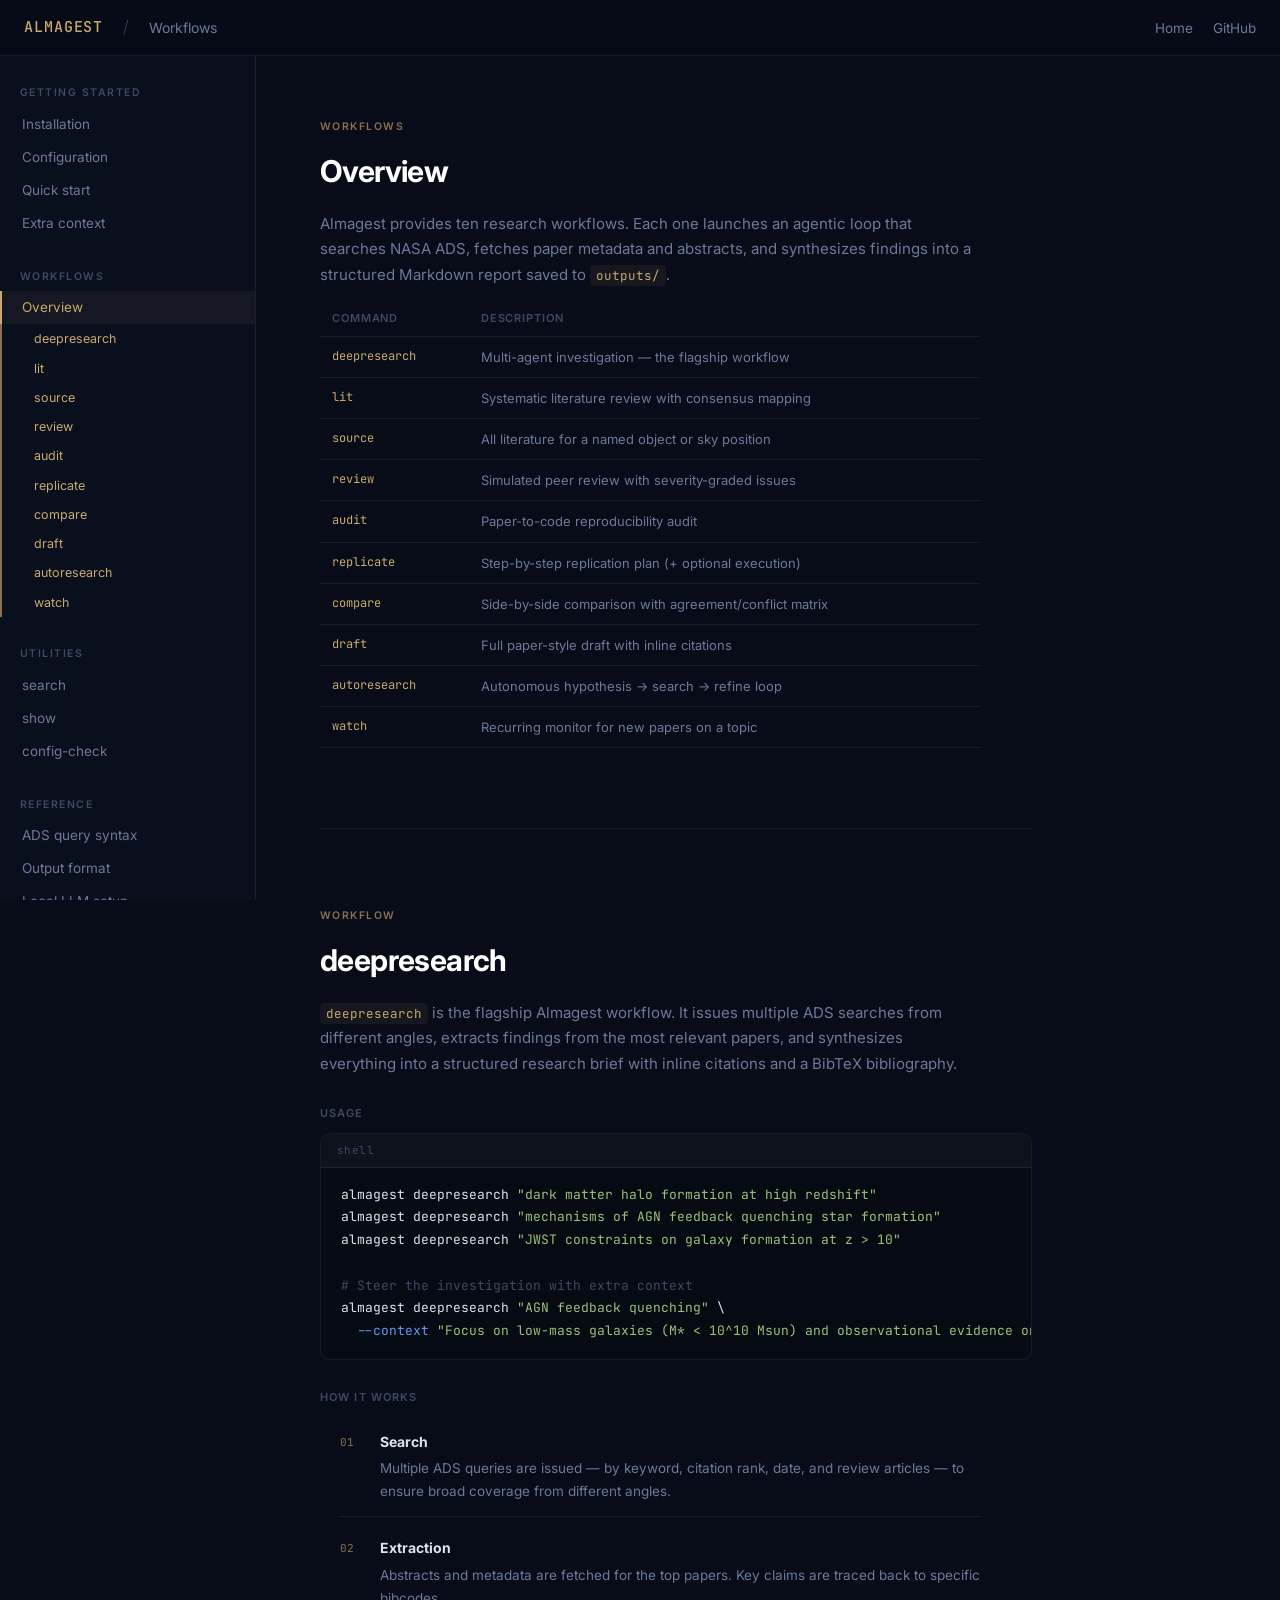
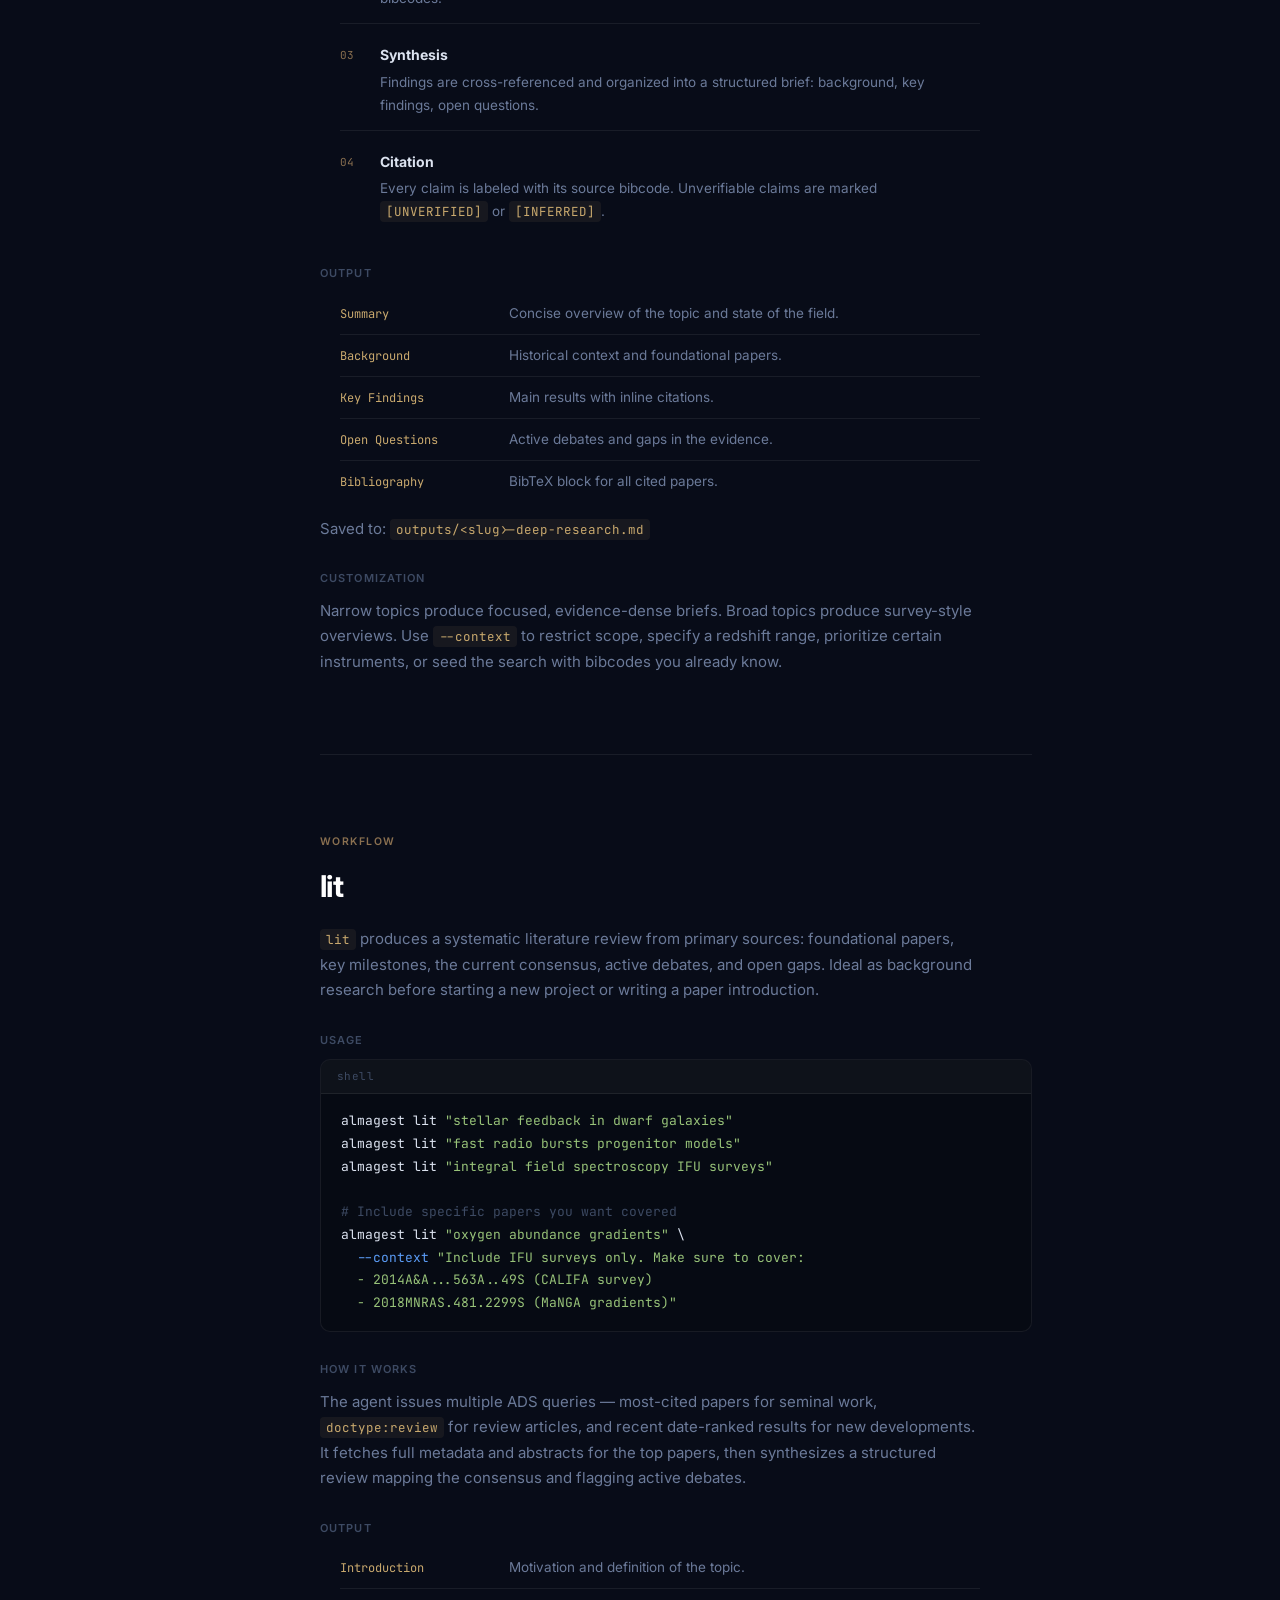
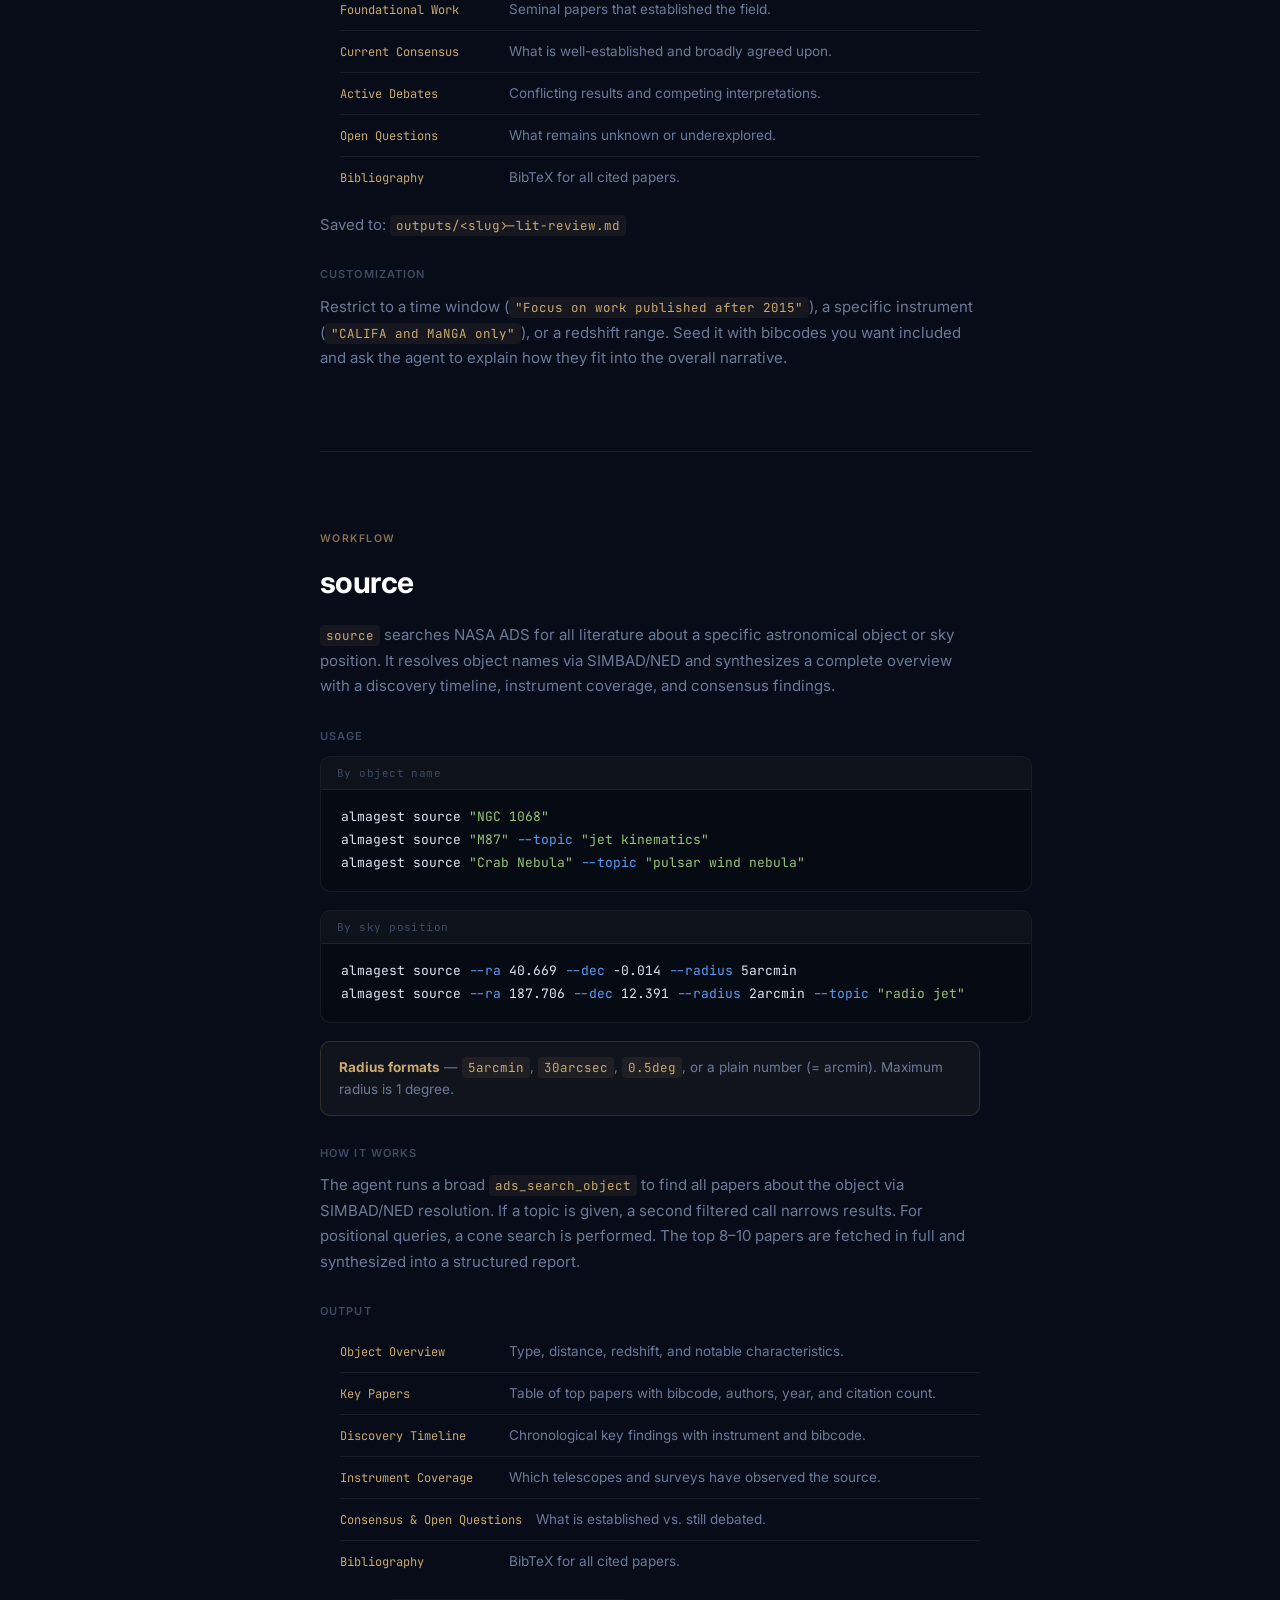
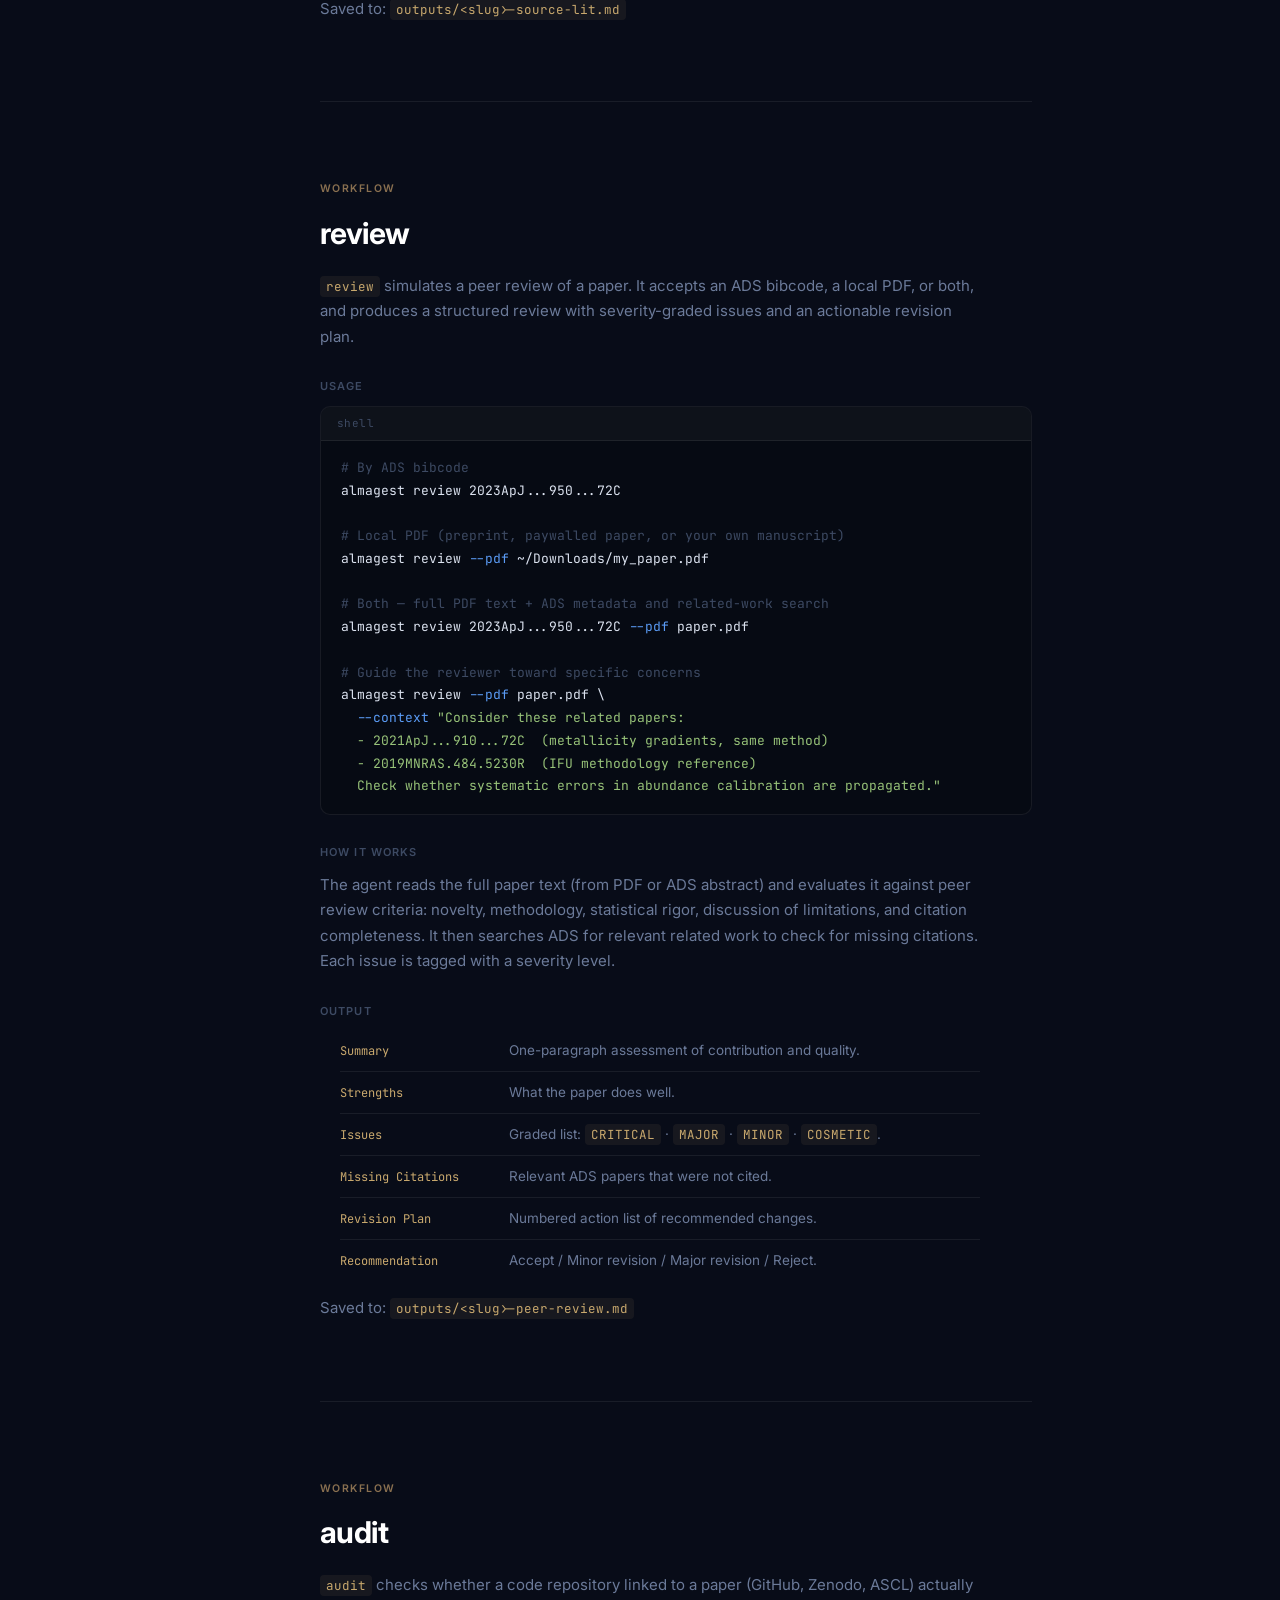
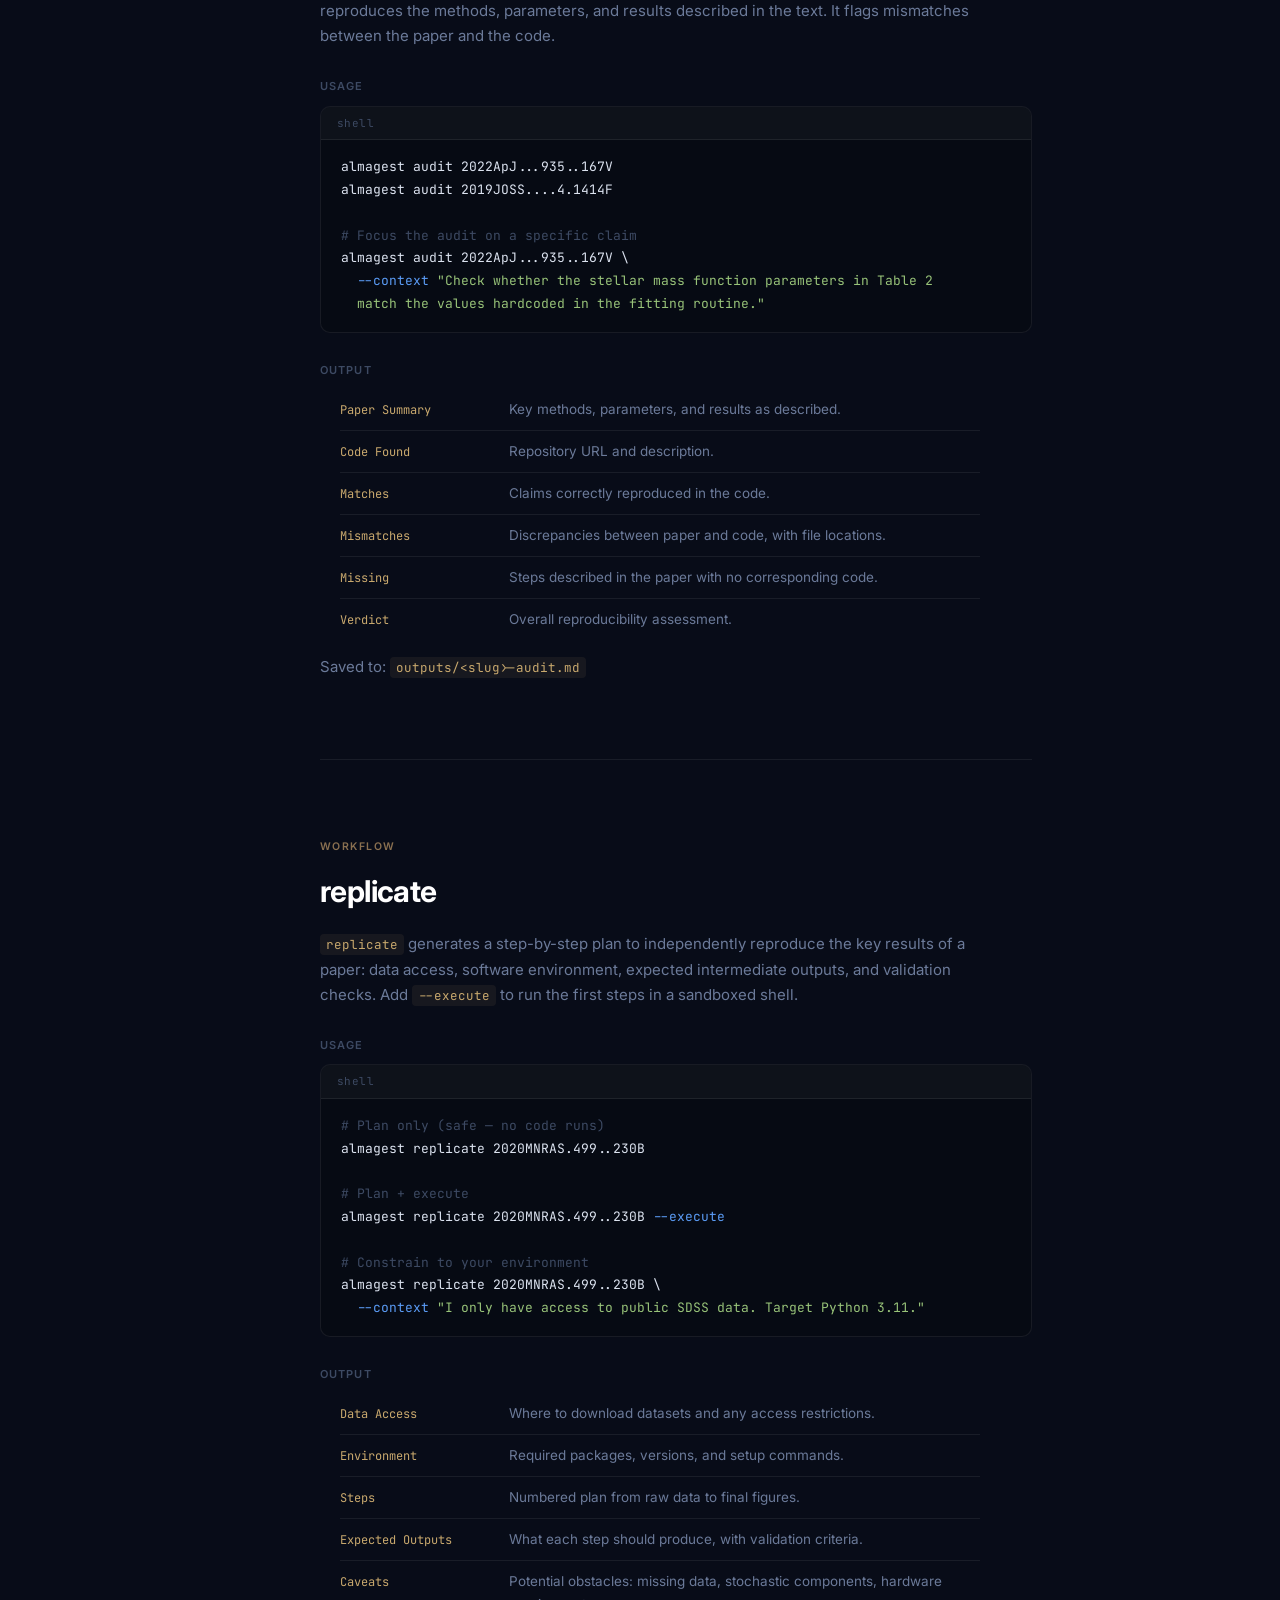
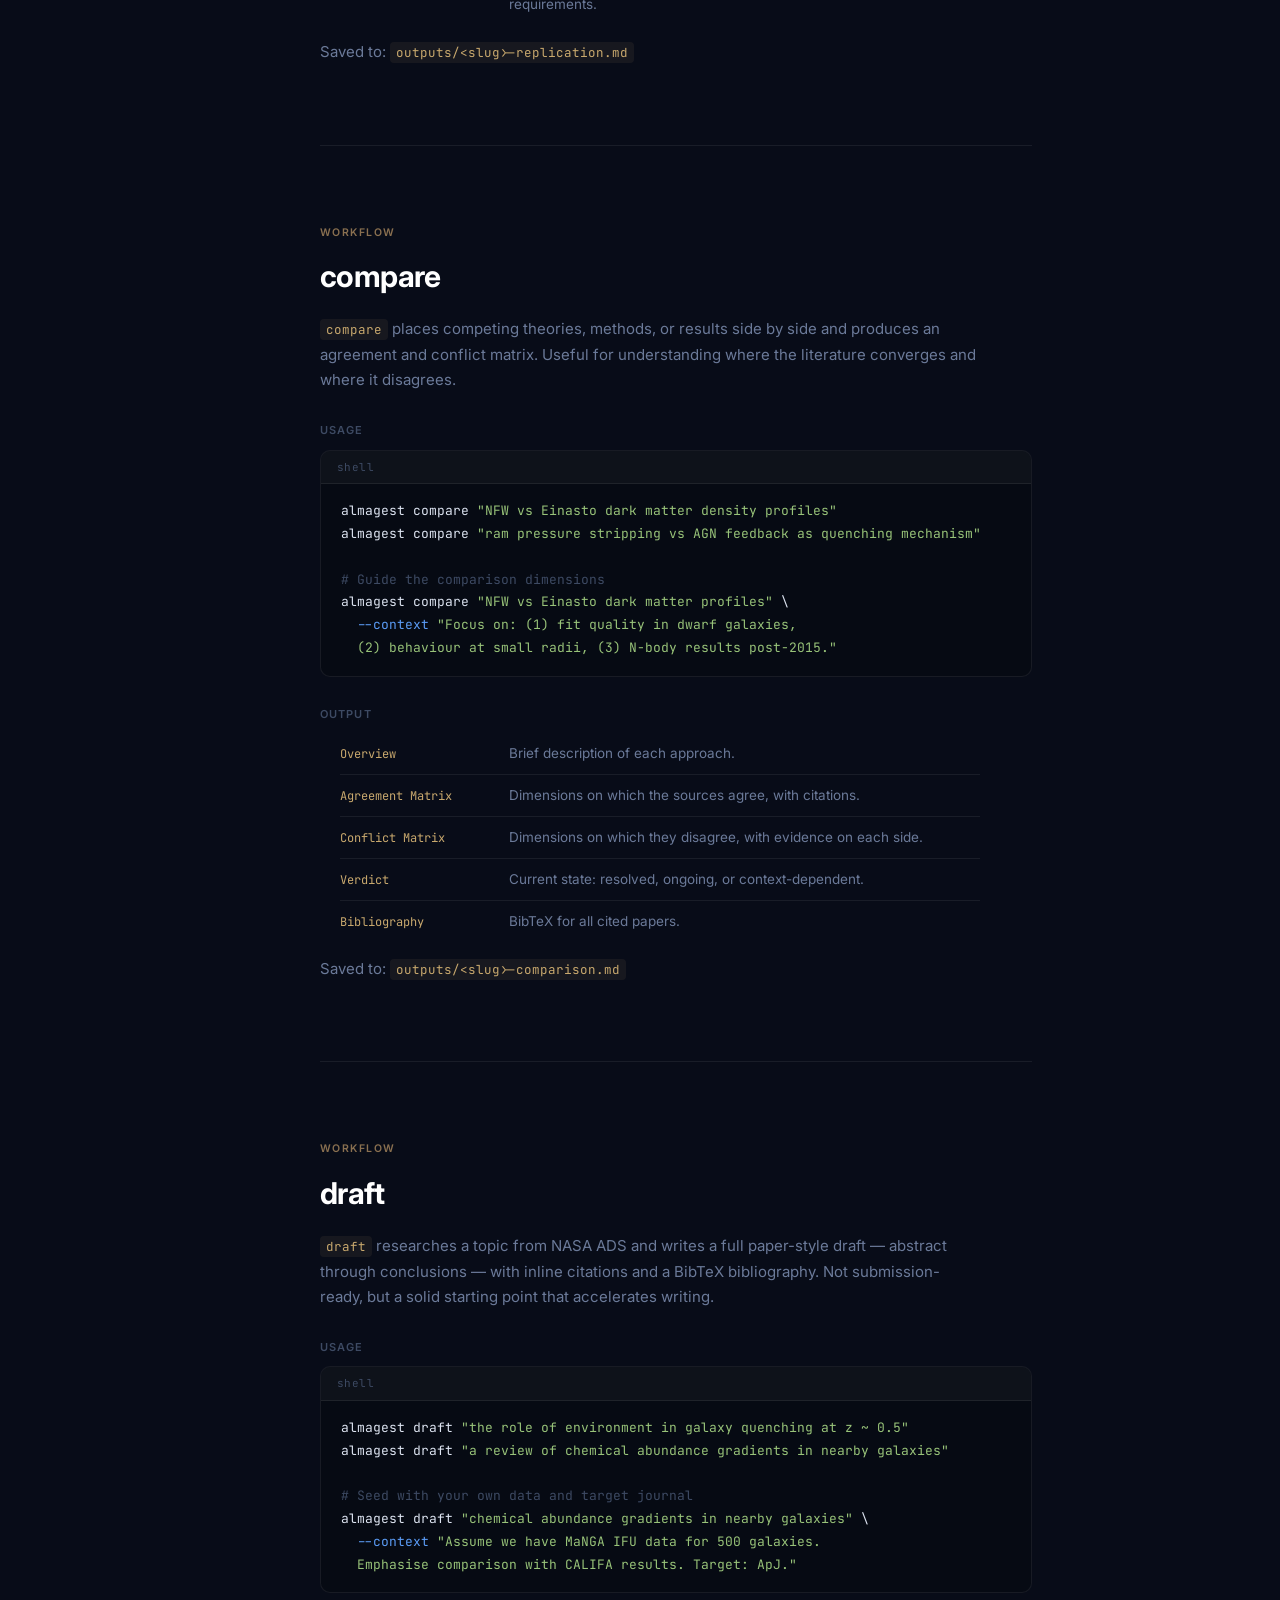
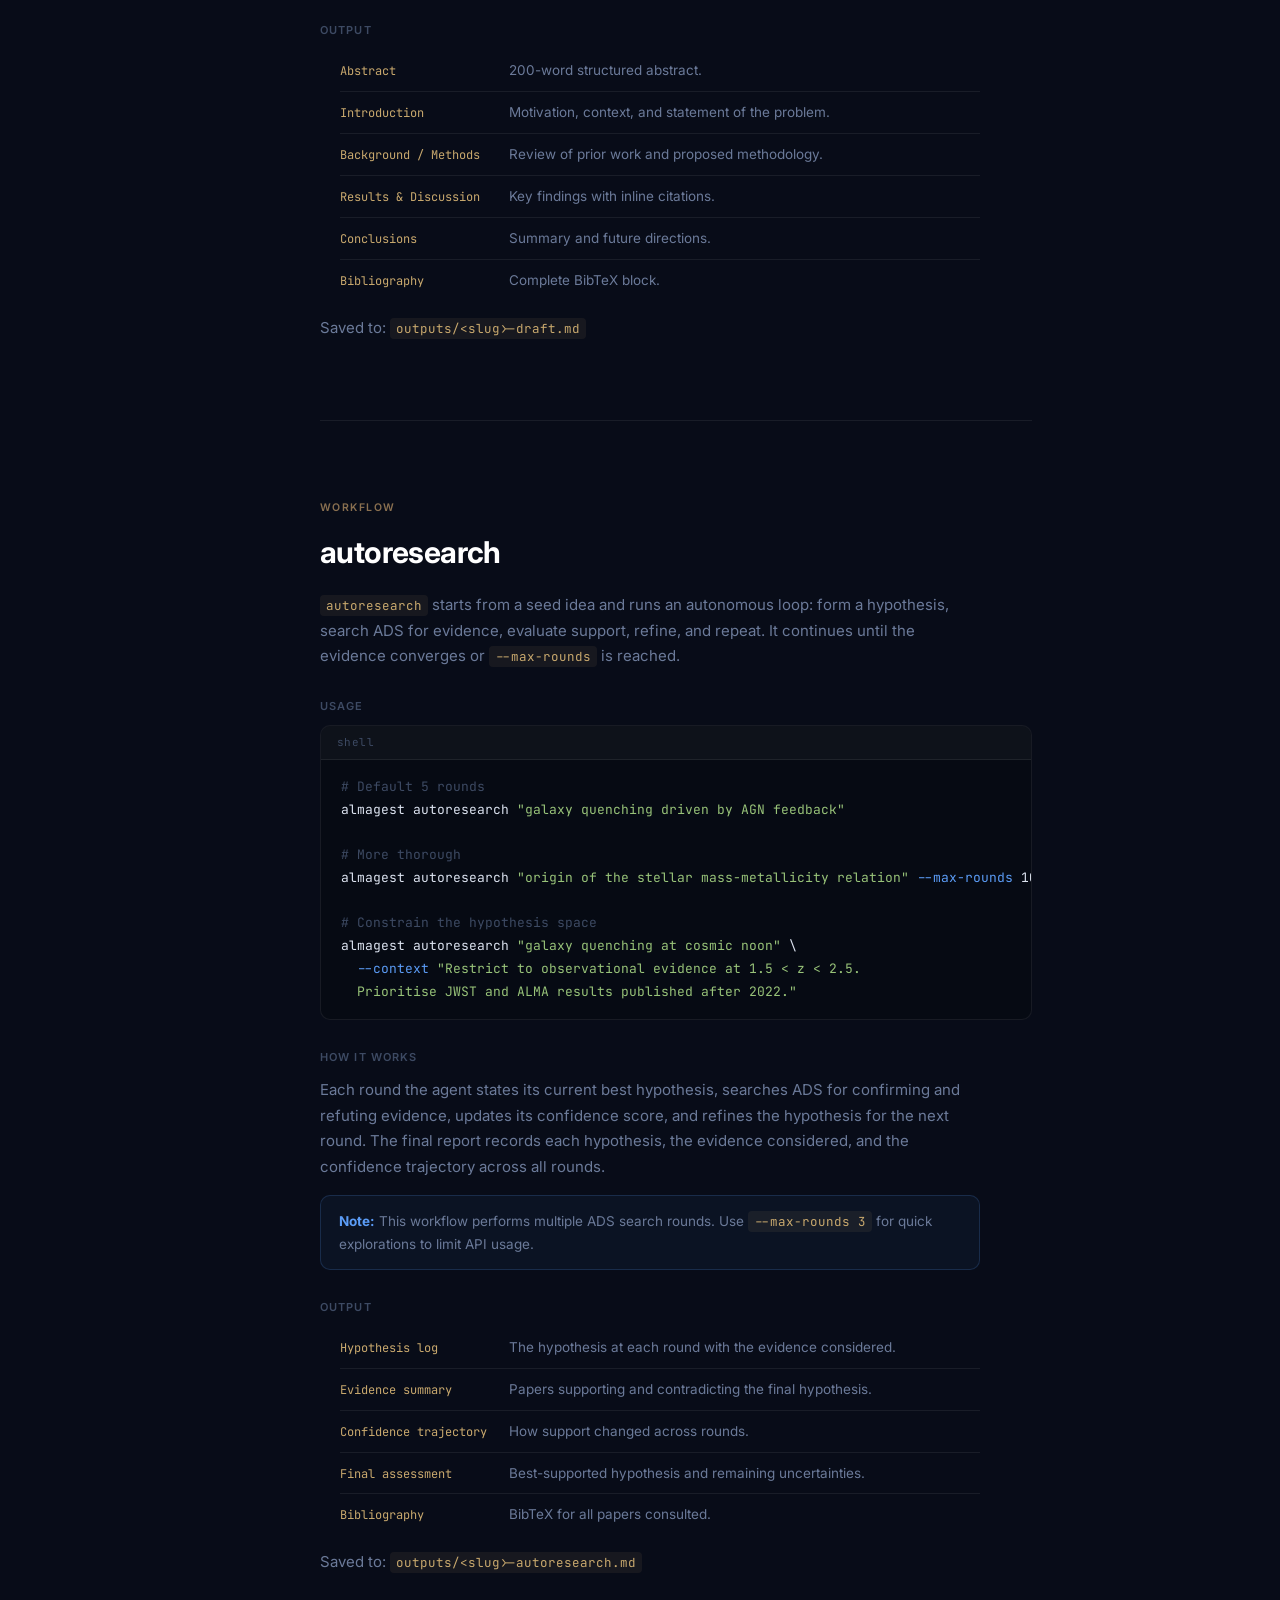
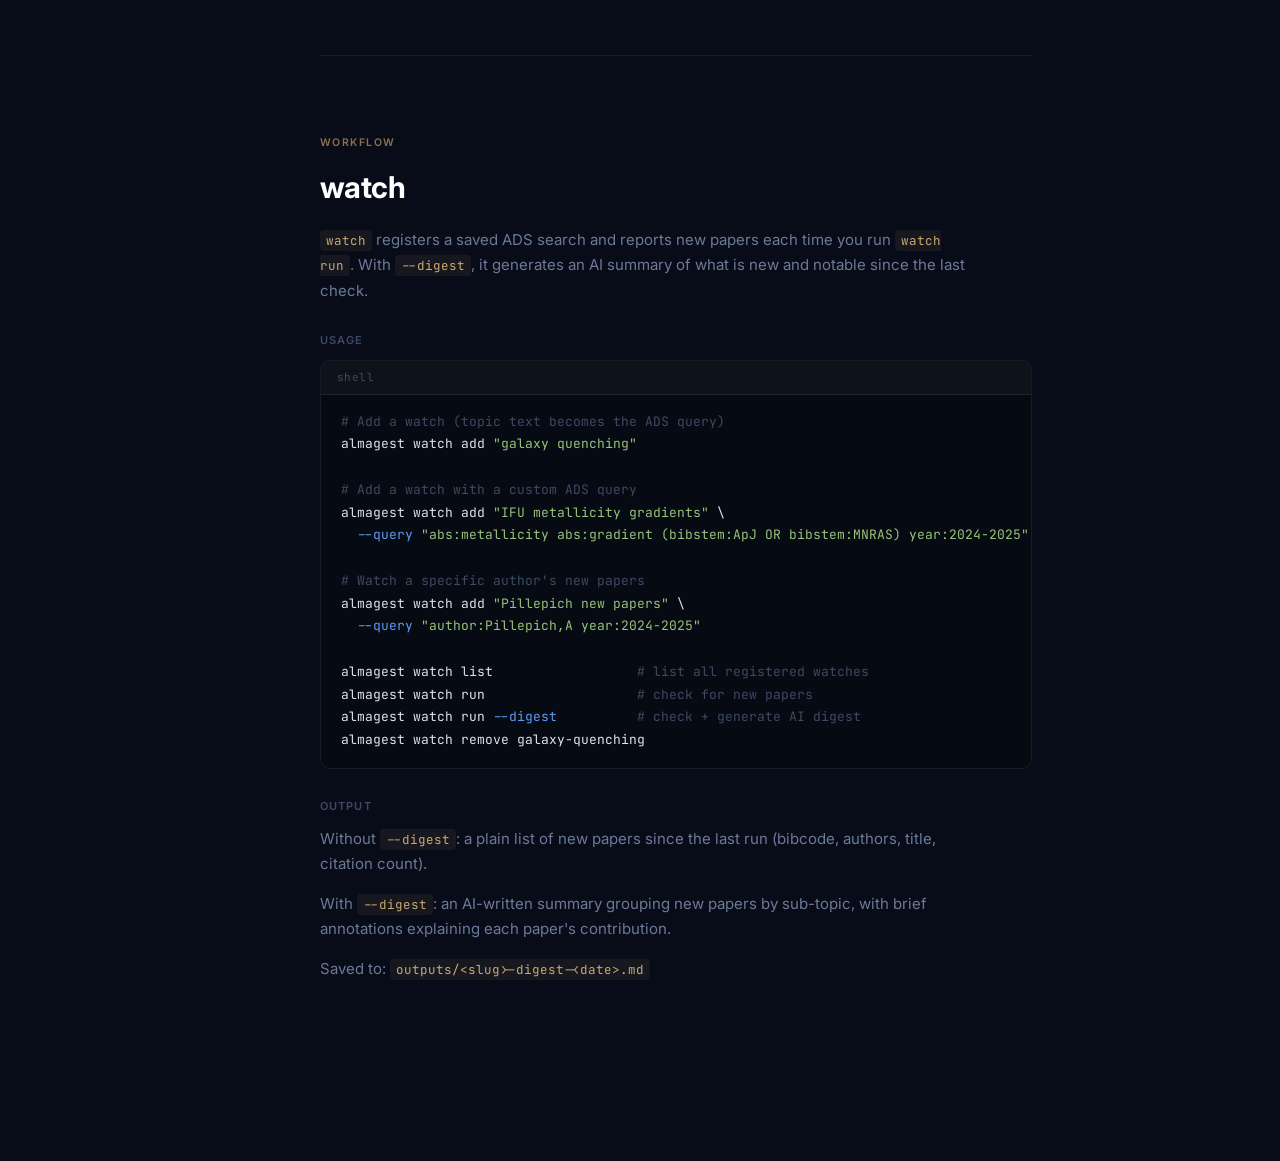
==== docs/docs/workflows.html @ afd7ea62 "Add multi-page docs site" ====
<!DOCTYPE html>
<html lang="en">
<head>
  <meta charset="UTF-8" />
  <meta name="viewport" content="width=device-width, initial-scale=1.0" />
  <title>Workflows — Almagest Docs</title>
  <link rel="preconnect" href="https://fonts.googleapis.com" />
  <link rel="preconnect" href="https://fonts.gstatic.com" crossorigin />
  <link href="https://fonts.googleapis.com/css2?family=Inter:wght@300;400;500;600;700&family=JetBrains+Mono:wght@400;500&display=swap" rel="stylesheet" />
  <link rel="stylesheet" href="styles.css" />
</head>
<body>

<nav class="topnav">
  <a href="../index.html" class="topnav-logo">ALMAGEST</a>
  <span class="topnav-sep">/</span>
  <span class="topnav-page">Workflows</span>
  <ul class="topnav-links">
    <li><a href="../index.html">Home</a></li>
    <li><a href="https://github.com/jkbarrerab/almagest">GitHub</a></li>
  </ul>
</nav>

<div class="layout">
  <aside class="sidebar" id="sidebar"></aside>

  <main class="main">

    <!-- Overview -->
    <div class="doc-section" id="overview">
      <span class="section-tag">Workflows</span>
      <h1>Overview</h1>
      <p>Almagest provides ten research workflows. Each one launches an agentic loop that searches NASA ADS, fetches paper metadata and abstracts, and synthesizes findings into a structured Markdown report saved to <code>outputs/</code>.</p>

      <table class="doc-table">
        <thead><tr><th>Command</th><th>Description</th></tr></thead>
        <tbody>
          <tr><td>deepresearch</td><td>Multi-agent investigation — the flagship workflow</td></tr>
          <tr><td>lit</td><td>Systematic literature review with consensus mapping</td></tr>
          <tr><td>source</td><td>All literature for a named object or sky position</td></tr>
          <tr><td>review</td><td>Simulated peer review with severity-graded issues</td></tr>
          <tr><td>audit</td><td>Paper-to-code reproducibility audit</td></tr>
          <tr><td>replicate</td><td>Step-by-step replication plan (+ optional execution)</td></tr>
          <tr><td>compare</td><td>Side-by-side comparison with agreement/conflict matrix</td></tr>
          <tr><td>draft</td><td>Full paper-style draft with inline citations</td></tr>
          <tr><td>autoresearch</td><td>Autonomous hypothesis → search → refine loop</td></tr>
          <tr><td>watch</td><td>Recurring monitor for new papers on a topic</td></tr>
        </tbody>
      </table>
    </div>

    <!-- deepresearch -->
    <div class="doc-section" id="deepresearch">
      <span class="section-tag">Workflow</span>
      <h1>deepresearch</h1>

      <p><code>deepresearch</code> is the flagship Almagest workflow. It issues multiple ADS searches from different angles, extracts findings from the most relevant papers, and synthesizes everything into a structured research brief with inline citations and a BibTeX bibliography.</p>

      <h3>Usage</h3>
      <div class="code-block">
        <div class="code-block-header">shell</div>
        <pre>almagest deepresearch <span class="str">"dark matter halo formation at high redshift"</span>
almagest deepresearch <span class="str">"mechanisms of AGN feedback quenching star formation"</span>
almagest deepresearch <span class="str">"JWST constraints on galaxy formation at z > 10"</span>

<span class="comment"># Steer the investigation with extra context</span>
almagest deepresearch <span class="str">"AGN feedback quenching"</span> \
  <span class="flag">--context</span> <span class="str">"Focus on low-mass galaxies (M* &lt; 10^10 Msun) and observational evidence only"</span></pre>
      </div>

      <h3>How it works</h3>
      <ul class="phase-list">
        <li><span class="phase-num">01</span><div class="phase-body"><strong>Search</strong><p>Multiple ADS queries are issued — by keyword, citation rank, date, and review articles — to ensure broad coverage from different angles.</p></div></li>
        <li><span class="phase-num">02</span><div class="phase-body"><strong>Extraction</strong><p>Abstracts and metadata are fetched for the top papers. Key claims are traced back to specific bibcodes.</p></div></li>
        <li><span class="phase-num">03</span><div class="phase-body"><strong>Synthesis</strong><p>Findings are cross-referenced and organized into a structured brief: background, key findings, open questions.</p></div></li>
        <li><span class="phase-num">04</span><div class="phase-body"><strong>Citation</strong><p>Every claim is labeled with its source bibcode. Unverifiable claims are marked <code>[UNVERIFIED]</code> or <code>[INFERRED]</code>.</p></div></li>
      </ul>

      <h3>Output</h3>
      <ul class="output-list">
        <li><span class="output-key">Summary</span><span class="output-val">Concise overview of the topic and state of the field.</span></li>
        <li><span class="output-key">Background</span><span class="output-val">Historical context and foundational papers.</span></li>
        <li><span class="output-key">Key Findings</span><span class="output-val">Main results with inline citations.</span></li>
        <li><span class="output-key">Open Questions</span><span class="output-val">Active debates and gaps in the evidence.</span></li>
        <li><span class="output-key">Bibliography</span><span class="output-val">BibTeX block for all cited papers.</span></li>
      </ul>
      <p>Saved to: <code>outputs/&lt;slug&gt;-deep-research.md</code></p>

      <h3>Customization</h3>
      <p>Narrow topics produce focused, evidence-dense briefs. Broad topics produce survey-style overviews. Use <code>--context</code> to restrict scope, specify a redshift range, prioritize certain instruments, or seed the search with bibcodes you already know.</p>
    </div>

    <!-- lit -->
    <div class="doc-section" id="lit">
      <span class="section-tag">Workflow</span>
      <h1>lit</h1>

      <p><code>lit</code> produces a systematic literature review from primary sources: foundational papers, key milestones, the current consensus, active debates, and open gaps. Ideal as background research before starting a new project or writing a paper introduction.</p>

      <h3>Usage</h3>
      <div class="code-block">
        <div class="code-block-header">shell</div>
        <pre>almagest lit <span class="str">"stellar feedback in dwarf galaxies"</span>
almagest lit <span class="str">"fast radio bursts progenitor models"</span>
almagest lit <span class="str">"integral field spectroscopy IFU surveys"</span>

<span class="comment"># Include specific papers you want covered</span>
almagest lit <span class="str">"oxygen abundance gradients"</span> \
  <span class="flag">--context</span> <span class="str">"Include IFU surveys only. Make sure to cover:
  - 2014A&amp;A...563A..49S (CALIFA survey)
  - 2018MNRAS.481.2299S (MaNGA gradients)"</span></pre>
      </div>

      <h3>How it works</h3>
      <p>The agent issues multiple ADS queries — most-cited papers for seminal work, <code>doctype:review</code> for review articles, and recent date-ranked results for new developments. It fetches full metadata and abstracts for the top papers, then synthesizes a structured review mapping the consensus and flagging active debates.</p>

      <h3>Output</h3>
      <ul class="output-list">
        <li><span class="output-key">Introduction</span><span class="output-val">Motivation and definition of the topic.</span></li>
        <li><span class="output-key">Foundational Work</span><span class="output-val">Seminal papers that established the field.</span></li>
        <li><span class="output-key">Current Consensus</span><span class="output-val">What is well-established and broadly agreed upon.</span></li>
        <li><span class="output-key">Active Debates</span><span class="output-val">Conflicting results and competing interpretations.</span></li>
        <li><span class="output-key">Open Questions</span><span class="output-val">What remains unknown or underexplored.</span></li>
        <li><span class="output-key">Bibliography</span><span class="output-val">BibTeX for all cited papers.</span></li>
      </ul>
      <p>Saved to: <code>outputs/&lt;slug&gt;-lit-review.md</code></p>

      <h3>Customization</h3>
      <p>Restrict to a time window (<code>"Focus on work published after 2015"</code>), a specific instrument (<code>"CALIFA and MaNGA only"</code>), or a redshift range. Seed it with bibcodes you want included and ask the agent to explain how they fit into the overall narrative.</p>
    </div>

    <!-- source -->
    <div class="doc-section" id="source">
      <span class="section-tag">Workflow</span>
      <h1>source</h1>

      <p><code>source</code> searches NASA ADS for all literature about a specific astronomical object or sky position. It resolves object names via SIMBAD/NED and synthesizes a complete overview with a discovery timeline, instrument coverage, and consensus findings.</p>

      <h3>Usage</h3>
      <div class="code-block">
        <div class="code-block-header">By object name</div>
        <pre>almagest source <span class="str">"NGC 1068"</span>
almagest source <span class="str">"M87"</span> <span class="flag">--topic</span> <span class="str">"jet kinematics"</span>
almagest source <span class="str">"Crab Nebula"</span> <span class="flag">--topic</span> <span class="str">"pulsar wind nebula"</span></pre>
      </div>
      <div class="code-block">
        <div class="code-block-header">By sky position</div>
        <pre>almagest source <span class="flag">--ra</span> 40.669 <span class="flag">--dec</span> -0.014 <span class="flag">--radius</span> 5arcmin
almagest source <span class="flag">--ra</span> 187.706 <span class="flag">--dec</span> 12.391 <span class="flag">--radius</span> 2arcmin <span class="flag">--topic</span> <span class="str">"radio jet"</span></pre>
      </div>
      <div class="callout">
        <strong>Radius formats</strong> — <code>5arcmin</code>, <code>30arcsec</code>, <code>0.5deg</code>, or a plain number (= arcmin). Maximum radius is 1 degree.
      </div>

      <h3>How it works</h3>
      <p>The agent runs a broad <code>ads_search_object</code> to find all papers about the object via SIMBAD/NED resolution. If a topic is given, a second filtered call narrows results. For positional queries, a cone search is performed. The top 8–10 papers are fetched in full and synthesized into a structured report.</p>

      <h3>Output</h3>
      <ul class="output-list">
        <li><span class="output-key">Object Overview</span><span class="output-val">Type, distance, redshift, and notable characteristics.</span></li>
        <li><span class="output-key">Key Papers</span><span class="output-val">Table of top papers with bibcode, authors, year, and citation count.</span></li>
        <li><span class="output-key">Discovery Timeline</span><span class="output-val">Chronological key findings with instrument and bibcode.</span></li>
        <li><span class="output-key">Instrument Coverage</span><span class="output-val">Which telescopes and surveys have observed the source.</span></li>
        <li><span class="output-key">Consensus &amp; Open Questions</span><span class="output-val">What is established vs. still debated.</span></li>
        <li><span class="output-key">Bibliography</span><span class="output-val">BibTeX for all cited papers.</span></li>
      </ul>
      <p>Saved to: <code>outputs/&lt;slug&gt;-source-lit.md</code></p>
    </div>

    <!-- review -->
    <div class="doc-section" id="review">
      <span class="section-tag">Workflow</span>
      <h1>review</h1>

      <p><code>review</code> simulates a peer review of a paper. It accepts an ADS bibcode, a local PDF, or both, and produces a structured review with severity-graded issues and an actionable revision plan.</p>

      <h3>Usage</h3>
      <div class="code-block">
        <div class="code-block-header">shell</div>
        <pre><span class="comment"># By ADS bibcode</span>
almagest review 2023ApJ...950...72C

<span class="comment"># Local PDF (preprint, paywalled paper, or your own manuscript)</span>
almagest review <span class="flag">--pdf</span> ~/Downloads/my_paper.pdf

<span class="comment"># Both — full PDF text + ADS metadata and related-work search</span>
almagest review 2023ApJ...950...72C <span class="flag">--pdf</span> paper.pdf

<span class="comment"># Guide the reviewer toward specific concerns</span>
almagest review <span class="flag">--pdf</span> paper.pdf \
  <span class="flag">--context</span> <span class="str">"Consider these related papers:
  - 2021ApJ...910...72C  (metallicity gradients, same method)
  - 2019MNRAS.484.5230R  (IFU methodology reference)
  Check whether systematic errors in abundance calibration are propagated."</span></pre>
      </div>

      <h3>How it works</h3>
      <p>The agent reads the full paper text (from PDF or ADS abstract) and evaluates it against peer review criteria: novelty, methodology, statistical rigor, discussion of limitations, and citation completeness. It then searches ADS for relevant related work to check for missing citations. Each issue is tagged with a severity level.</p>

      <h3>Output</h3>
      <ul class="output-list">
        <li><span class="output-key">Summary</span><span class="output-val">One-paragraph assessment of contribution and quality.</span></li>
        <li><span class="output-key">Strengths</span><span class="output-val">What the paper does well.</span></li>
        <li><span class="output-key">Issues</span><span class="output-val">Graded list: <code>CRITICAL</code> · <code>MAJOR</code> · <code>MINOR</code> · <code>COSMETIC</code>.</span></li>
        <li><span class="output-key">Missing Citations</span><span class="output-val">Relevant ADS papers that were not cited.</span></li>
        <li><span class="output-key">Revision Plan</span><span class="output-val">Numbered action list of recommended changes.</span></li>
        <li><span class="output-key">Recommendation</span><span class="output-val">Accept / Minor revision / Major revision / Reject.</span></li>
      </ul>
      <p>Saved to: <code>outputs/&lt;slug&gt;-peer-review.md</code></p>
    </div>

    <!-- audit -->
    <div class="doc-section" id="audit">
      <span class="section-tag">Workflow</span>
      <h1>audit</h1>

      <p><code>audit</code> checks whether a code repository linked to a paper (GitHub, Zenodo, ASCL) actually reproduces the methods, parameters, and results described in the text. It flags mismatches between the paper and the code.</p>

      <h3>Usage</h3>
      <div class="code-block">
        <div class="code-block-header">shell</div>
        <pre>almagest audit 2022ApJ...935..167V
almagest audit 2019JOSS....4.1414F

<span class="comment"># Focus the audit on a specific claim</span>
almagest audit 2022ApJ...935..167V \
  <span class="flag">--context</span> <span class="str">"Check whether the stellar mass function parameters in Table 2
  match the values hardcoded in the fitting routine."</span></pre>
      </div>

      <h3>Output</h3>
      <ul class="output-list">
        <li><span class="output-key">Paper Summary</span><span class="output-val">Key methods, parameters, and results as described.</span></li>
        <li><span class="output-key">Code Found</span><span class="output-val">Repository URL and description.</span></li>
        <li><span class="output-key">Matches</span><span class="output-val">Claims correctly reproduced in the code.</span></li>
        <li><span class="output-key">Mismatches</span><span class="output-val">Discrepancies between paper and code, with file locations.</span></li>
        <li><span class="output-key">Missing</span><span class="output-val">Steps described in the paper with no corresponding code.</span></li>
        <li><span class="output-key">Verdict</span><span class="output-val">Overall reproducibility assessment.</span></li>
      </ul>
      <p>Saved to: <code>outputs/&lt;slug&gt;-audit.md</code></p>
    </div>

    <!-- replicate -->
    <div class="doc-section" id="replicate">
      <span class="section-tag">Workflow</span>
      <h1>replicate</h1>

      <p><code>replicate</code> generates a step-by-step plan to independently reproduce the key results of a paper: data access, software environment, expected intermediate outputs, and validation checks. Add <code>--execute</code> to run the first steps in a sandboxed shell.</p>

      <h3>Usage</h3>
      <div class="code-block">
        <div class="code-block-header">shell</div>
        <pre><span class="comment"># Plan only (safe — no code runs)</span>
almagest replicate 2020MNRAS.499..230B

<span class="comment"># Plan + execute</span>
almagest replicate 2020MNRAS.499..230B <span class="flag">--execute</span>

<span class="comment"># Constrain to your environment</span>
almagest replicate 2020MNRAS.499..230B \
  <span class="flag">--context</span> <span class="str">"I only have access to public SDSS data. Target Python 3.11."</span></pre>
      </div>

      <h3>Output</h3>
      <ul class="output-list">
        <li><span class="output-key">Data Access</span><span class="output-val">Where to download datasets and any access restrictions.</span></li>
        <li><span class="output-key">Environment</span><span class="output-val">Required packages, versions, and setup commands.</span></li>
        <li><span class="output-key">Steps</span><span class="output-val">Numbered plan from raw data to final figures.</span></li>
        <li><span class="output-key">Expected Outputs</span><span class="output-val">What each step should produce, with validation criteria.</span></li>
        <li><span class="output-key">Caveats</span><span class="output-val">Potential obstacles: missing data, stochastic components, hardware requirements.</span></li>
      </ul>
      <p>Saved to: <code>outputs/&lt;slug&gt;-replication.md</code></p>
    </div>

    <!-- compare -->
    <div class="doc-section" id="compare">
      <span class="section-tag">Workflow</span>
      <h1>compare</h1>

      <p><code>compare</code> places competing theories, methods, or results side by side and produces an agreement and conflict matrix. Useful for understanding where the literature converges and where it disagrees.</p>

      <h3>Usage</h3>
      <div class="code-block">
        <div class="code-block-header">shell</div>
        <pre>almagest compare <span class="str">"NFW vs Einasto dark matter density profiles"</span>
almagest compare <span class="str">"ram pressure stripping vs AGN feedback as quenching mechanism"</span>

<span class="comment"># Guide the comparison dimensions</span>
almagest compare <span class="str">"NFW vs Einasto dark matter profiles"</span> \
  <span class="flag">--context</span> <span class="str">"Focus on: (1) fit quality in dwarf galaxies,
  (2) behaviour at small radii, (3) N-body results post-2015."</span></pre>
      </div>

      <h3>Output</h3>
      <ul class="output-list">
        <li><span class="output-key">Overview</span><span class="output-val">Brief description of each approach.</span></li>
        <li><span class="output-key">Agreement Matrix</span><span class="output-val">Dimensions on which the sources agree, with citations.</span></li>
        <li><span class="output-key">Conflict Matrix</span><span class="output-val">Dimensions on which they disagree, with evidence on each side.</span></li>
        <li><span class="output-key">Verdict</span><span class="output-val">Current state: resolved, ongoing, or context-dependent.</span></li>
        <li><span class="output-key">Bibliography</span><span class="output-val">BibTeX for all cited papers.</span></li>
      </ul>
      <p>Saved to: <code>outputs/&lt;slug&gt;-comparison.md</code></p>
    </div>

    <!-- draft -->
    <div class="doc-section" id="draft">
      <span class="section-tag">Workflow</span>
      <h1>draft</h1>

      <p><code>draft</code> researches a topic from NASA ADS and writes a full paper-style draft — abstract through conclusions — with inline citations and a BibTeX bibliography. Not submission-ready, but a solid starting point that accelerates writing.</p>

      <h3>Usage</h3>
      <div class="code-block">
        <div class="code-block-header">shell</div>
        <pre>almagest draft <span class="str">"the role of environment in galaxy quenching at z ~ 0.5"</span>
almagest draft <span class="str">"a review of chemical abundance gradients in nearby galaxies"</span>

<span class="comment"># Seed with your own data and target journal</span>
almagest draft <span class="str">"chemical abundance gradients in nearby galaxies"</span> \
  <span class="flag">--context</span> <span class="str">"Assume we have MaNGA IFU data for 500 galaxies.
  Emphasise comparison with CALIFA results. Target: ApJ."</span></pre>
      </div>

      <h3>Output</h3>
      <ul class="output-list">
        <li><span class="output-key">Abstract</span><span class="output-val">200-word structured abstract.</span></li>
        <li><span class="output-key">Introduction</span><span class="output-val">Motivation, context, and statement of the problem.</span></li>
        <li><span class="output-key">Background / Methods</span><span class="output-val">Review of prior work and proposed methodology.</span></li>
        <li><span class="output-key">Results &amp; Discussion</span><span class="output-val">Key findings with inline citations.</span></li>
        <li><span class="output-key">Conclusions</span><span class="output-val">Summary and future directions.</span></li>
        <li><span class="output-key">Bibliography</span><span class="output-val">Complete BibTeX block.</span></li>
      </ul>
      <p>Saved to: <code>outputs/&lt;slug&gt;-draft.md</code></p>
    </div>

    <!-- autoresearch -->
    <div class="doc-section" id="autoresearch">
      <span class="section-tag">Workflow</span>
      <h1>autoresearch</h1>

      <p><code>autoresearch</code> starts from a seed idea and runs an autonomous loop: form a hypothesis, search ADS for evidence, evaluate support, refine, and repeat. It continues until the evidence converges or <code>--max-rounds</code> is reached.</p>

      <h3>Usage</h3>
      <div class="code-block">
        <div class="code-block-header">shell</div>
        <pre><span class="comment"># Default 5 rounds</span>
almagest autoresearch <span class="str">"galaxy quenching driven by AGN feedback"</span>

<span class="comment"># More thorough</span>
almagest autoresearch <span class="str">"origin of the stellar mass-metallicity relation"</span> <span class="flag">--max-rounds</span> 10

<span class="comment"># Constrain the hypothesis space</span>
almagest autoresearch <span class="str">"galaxy quenching at cosmic noon"</span> \
  <span class="flag">--context</span> <span class="str">"Restrict to observational evidence at 1.5 &lt; z &lt; 2.5.
  Prioritise JWST and ALMA results published after 2022."</span></pre>
      </div>

      <h3>How it works</h3>
      <p>Each round the agent states its current best hypothesis, searches ADS for confirming and refuting evidence, updates its confidence score, and refines the hypothesis for the next round. The final report records each hypothesis, the evidence considered, and the confidence trajectory across all rounds.</p>

      <div class="callout callout-blue">
        <strong>Note:</strong> This workflow performs multiple ADS search rounds. Use <code>--max-rounds 3</code> for quick explorations to limit API usage.
      </div>

      <h3>Output</h3>
      <ul class="output-list">
        <li><span class="output-key">Hypothesis log</span><span class="output-val">The hypothesis at each round with the evidence considered.</span></li>
        <li><span class="output-key">Evidence summary</span><span class="output-val">Papers supporting and contradicting the final hypothesis.</span></li>
        <li><span class="output-key">Confidence trajectory</span><span class="output-val">How support changed across rounds.</span></li>
        <li><span class="output-key">Final assessment</span><span class="output-val">Best-supported hypothesis and remaining uncertainties.</span></li>
        <li><span class="output-key">Bibliography</span><span class="output-val">BibTeX for all papers consulted.</span></li>
      </ul>
      <p>Saved to: <code>outputs/&lt;slug&gt;-autoresearch.md</code></p>
    </div>

    <!-- watch -->
    <div class="doc-section" id="watch">
      <span class="section-tag">Workflow</span>
      <h1>watch</h1>

      <p><code>watch</code> registers a saved ADS search and reports new papers each time you run <code>watch run</code>. With <code>--digest</code>, it generates an AI summary of what is new and notable since the last check.</p>

      <h3>Usage</h3>
      <div class="code-block">
        <div class="code-block-header">shell</div>
        <pre><span class="comment"># Add a watch (topic text becomes the ADS query)</span>
almagest watch add <span class="str">"galaxy quenching"</span>

<span class="comment"># Add a watch with a custom ADS query</span>
almagest watch add <span class="str">"IFU metallicity gradients"</span> \
  <span class="flag">--query</span> <span class="str">"abs:metallicity abs:gradient (bibstem:ApJ OR bibstem:MNRAS) year:2024-2025"</span>

<span class="comment"># Watch a specific author's new papers</span>
almagest watch add <span class="str">"Pillepich new papers"</span> \
  <span class="flag">--query</span> <span class="str">"author:Pillepich,A year:2024-2025"</span>

almagest watch list                  <span class="comment"># list all registered watches</span>
almagest watch run                   <span class="comment"># check for new papers</span>
almagest watch run <span class="flag">--digest</span>          <span class="comment"># check + generate AI digest</span>
almagest watch remove galaxy-quenching</pre>
      </div>

      <h3>Output</h3>
      <p>Without <code>--digest</code>: a plain list of new papers since the last run (bibcode, authors, title, citation count).</p>
      <p>With <code>--digest</code>: an AI-written summary grouping new papers by sub-topic, with brief annotations explaining each paper's contribution.</p>
      <p>Saved to: <code>outputs/&lt;slug&gt;-digest-&lt;date&gt;.md</code></p>
    </div>

  </main>
</div>

<script src="nav.js"></script>
</body>
</html>
---- docs/docs/styles.css ----
*, *::before, *::after { box-sizing: border-box; margin: 0; padding: 0; }

:root {
  --bg:        #080c18;
  --bg-sidebar:#0a0f1e;
  --bg-card:   #0f1627;
  --border:    rgba(255,255,255,0.07);
  --border-h:  rgba(201,169,110,0.3);
  --gold:      #c9a96e;
  --gold-dim:  #8a7050;
  --blue:      #5b9cf6;
  --text:      #dce3f0;
  --text-muted:#6b7a99;
  --text-dim:  #3d4a63;
  --code-bg:   #060a13;
  --radius:    10px;
  --sidebar-w: 256px;
  --nav-h:     56px;
}

html { scroll-behavior: smooth; }

body {
  background: var(--bg);
  color: var(--text);
  font-family: 'Inter', system-ui, sans-serif;
  font-size: 15px;
  line-height: 1.7;
}

a { color: var(--gold); text-decoration: none; }
a:hover { text-decoration: underline; }

/* ── Top nav ─────────────────────────────────────────────── */
.topnav {
  position: fixed;
  top: 0; left: 0; right: 0;
  height: var(--nav-h);
  background: rgba(8,12,24,0.92);
  backdrop-filter: blur(12px);
  border-bottom: 1px solid var(--border);
  z-index: 200;
  display: flex;
  align-items: center;
  padding: 0 24px;
  gap: 20px;
}

.topnav-logo {
  font-family: 'JetBrains Mono', monospace;
  font-size: 15px;
  font-weight: 500;
  color: var(--gold);
  letter-spacing: 0.06em;
}
.topnav-logo:hover { text-decoration: none; }

.topnav-sep { color: var(--text-dim); font-size: 18px; font-weight: 200; }

.topnav-page { font-size: 14px; color: var(--text-muted); }

.topnav-links {
  margin-left: auto;
  display: flex;
  align-items: center;
  gap: 20px;
  list-style: none;
}
.topnav-links a { color: var(--text-muted); font-size: 13.5px; transition: color 0.2s; }
.topnav-links a:hover { color: var(--text); text-decoration: none; }

/* ── Layout ──────────────────────────────────────────────── */
.layout {
  display: flex;
  padding-top: var(--nav-h);
  min-height: 100vh;
}

/* ── Sidebar ─────────────────────────────────────────────── */
.sidebar {
  position: fixed;
  top: var(--nav-h);
  left: 0;
  bottom: 0;
  width: var(--sidebar-w);
  background: var(--bg-sidebar);
  border-right: 1px solid var(--border);
  overflow-y: auto;
  padding: 28px 0 40px;
}
.sidebar::-webkit-scrollbar { width: 4px; }
.sidebar::-webkit-scrollbar-thumb { background: var(--border); border-radius: 2px; }

.sidebar-group { margin-bottom: 28px; }

.sidebar-label {
  font-size: 10.5px;
  font-weight: 600;
  letter-spacing: 0.14em;
  text-transform: uppercase;
  color: var(--text-dim);
  padding: 0 20px;
  margin-bottom: 6px;
}

.sidebar-link {
  display: block;
  padding: 5px 20px;
  font-size: 13.5px;
  color: var(--text-muted);
  transition: color 0.15s, background 0.15s;
  border-left: 2px solid transparent;
}
.sidebar-link:hover { color: var(--text); text-decoration: none; background: rgba(255,255,255,0.03); }
.sidebar-link.active { color: var(--gold); border-left-color: var(--gold); background: rgba(201,169,110,0.06); }

.sidebar-sublink {
  display: block;
  padding: 4px 20px 4px 32px;
  font-size: 12.5px;
  color: var(--text-dim);
  transition: color 0.15s;
  border-left: 2px solid transparent;
}
.sidebar-sublink:hover { color: var(--text-muted); text-decoration: none; }
.sidebar-sublink.active { color: var(--gold); border-left-color: var(--gold-dim); }

/* ── Main content ────────────────────────────────────────── */
.main {
  margin-left: var(--sidebar-w);
  flex: 1;
  max-width: 840px;
  padding: 56px 64px 100px;
}

@media (max-width: 900px) {
  .sidebar { display: none; }
  .main { margin-left: 0; padding: 40px 24px 80px; }
}

/* ── Doc sections ────────────────────────────────────────── */
.doc-section { margin-bottom: 80px; scroll-margin-top: 72px; }
.doc-section + .doc-section { border-top: 1px solid var(--border); padding-top: 72px; }

.section-tag {
  display: inline-block;
  font-size: 10.5px;
  font-weight: 600;
  letter-spacing: 0.14em;
  text-transform: uppercase;
  color: var(--gold-dim);
  margin-bottom: 10px;
}

.doc-section h1 { font-size: 30px; font-weight: 700; letter-spacing: -0.02em; color: #fff; margin-bottom: 14px; }
.doc-section h2 { font-size: 17px; font-weight: 600; color: #fff; margin: 36px 0 12px; }
.doc-section h3 { font-size: 11px; font-weight: 600; color: var(--text-dim); text-transform: uppercase; letter-spacing: 0.1em; margin: 28px 0 10px; }

.doc-section p { color: var(--text-muted); margin-bottom: 14px; max-width: 660px; }
.doc-section ul, .doc-section ol { padding-left: 20px; color: var(--text-muted); margin-bottom: 14px; max-width: 660px; }
.doc-section li { margin-bottom: 6px; }
.doc-section li strong, .doc-section p strong { color: var(--text); }

.doc-section code {
  font-family: 'JetBrains Mono', monospace;
  font-size: 12.5px;
  background: rgba(201,169,110,0.08);
  color: var(--gold);
  padding: 2px 6px;
  border-radius: 4px;
}

/* ── Code blocks ─────────────────────────────────────────── */
.code-block {
  background: var(--code-bg);
  border: 1px solid var(--border);
  border-radius: var(--radius);
  overflow: hidden;
  margin: 10px 0 18px;
}
.code-block-header {
  background: rgba(255,255,255,0.03);
  border-bottom: 1px solid var(--border);
  padding: 7px 16px;
  font-family: 'JetBrains Mono', monospace;
  font-size: 11px;
  color: var(--text-dim);
  letter-spacing: 0.04em;
}
.code-block pre {
  padding: 16px 20px;
  font-family: 'JetBrains Mono', monospace;
  font-size: 13px;
  line-height: 1.75;
  color: var(--text);
  overflow-x: auto;
  white-space: pre;
}
.code-block pre .comment { color: var(--text-dim); }
.code-block pre .str { color: #98c379; }
.code-block pre .flag { color: var(--blue); }

/* ── Callout ─────────────────────────────────────────────── */
.callout {
  background: rgba(201,169,110,0.05);
  border: 1px solid rgba(201,169,110,0.18);
  border-radius: var(--radius);
  padding: 14px 18px;
  margin: 16px 0;
  max-width: 660px;
  font-size: 13.5px;
  color: var(--text-muted);
  line-height: 1.65;
}
.callout strong { color: var(--gold); }
.callout-blue { background: rgba(91,156,246,0.05); border-color: rgba(91,156,246,0.18); }
.callout-blue strong { color: var(--blue); }

/* ── Output list ─────────────────────────────────────────── */
.output-list { list-style: none; padding: 0; margin: 10px 0 18px; }
.output-list li {
  display: flex;
  gap: 14px;
  align-items: flex-start;
  padding: 9px 0;
  border-bottom: 1px solid var(--border);
  max-width: 660px;
  margin: 0;
}
.output-list li:last-child { border-bottom: none; }
.output-key { font-family: 'JetBrains Mono', monospace; font-size: 12px; color: var(--gold); min-width: 155px; flex-shrink: 0; padding-top: 2px; }
.output-val { color: var(--text-muted); font-size: 13.5px; }

/* ── Phase list ──────────────────────────────────────────── */
.phase-list { list-style: none; padding: 0; max-width: 660px; }
.phase-list li { display: flex; gap: 14px; padding: 13px 0; border-bottom: 1px solid var(--border); }
.phase-list li:last-child { border-bottom: none; }
.phase-num { font-family: 'JetBrains Mono', monospace; font-size: 11px; color: var(--gold-dim); min-width: 26px; padding-top: 3px; }
.phase-body strong { color: var(--text); font-size: 14px; display: block; margin-bottom: 4px; }
.phase-body p { margin: 0; color: var(--text-muted); font-size: 13.5px; }

/* ── Table ───────────────────────────────────────────────── */
.doc-table { width: 100%; max-width: 660px; border-collapse: collapse; margin: 10px 0 18px; font-size: 13px; }
.doc-table th { text-align: left; font-size: 11px; font-weight: 600; letter-spacing: 0.08em; text-transform: uppercase; color: var(--text-dim); padding: 8px 12px; border-bottom: 1px solid var(--border); }
.doc-table td { padding: 9px 12px; border-bottom: 1px solid var(--border); color: var(--text-muted); vertical-align: top; }
.doc-table td:first-child { font-family: 'JetBrains Mono', monospace; font-size: 12px; color: var(--gold); }
.doc-table td .dim { font-family: 'JetBrains Mono', monospace; font-size: 11.5px; color: var(--text-dim); }
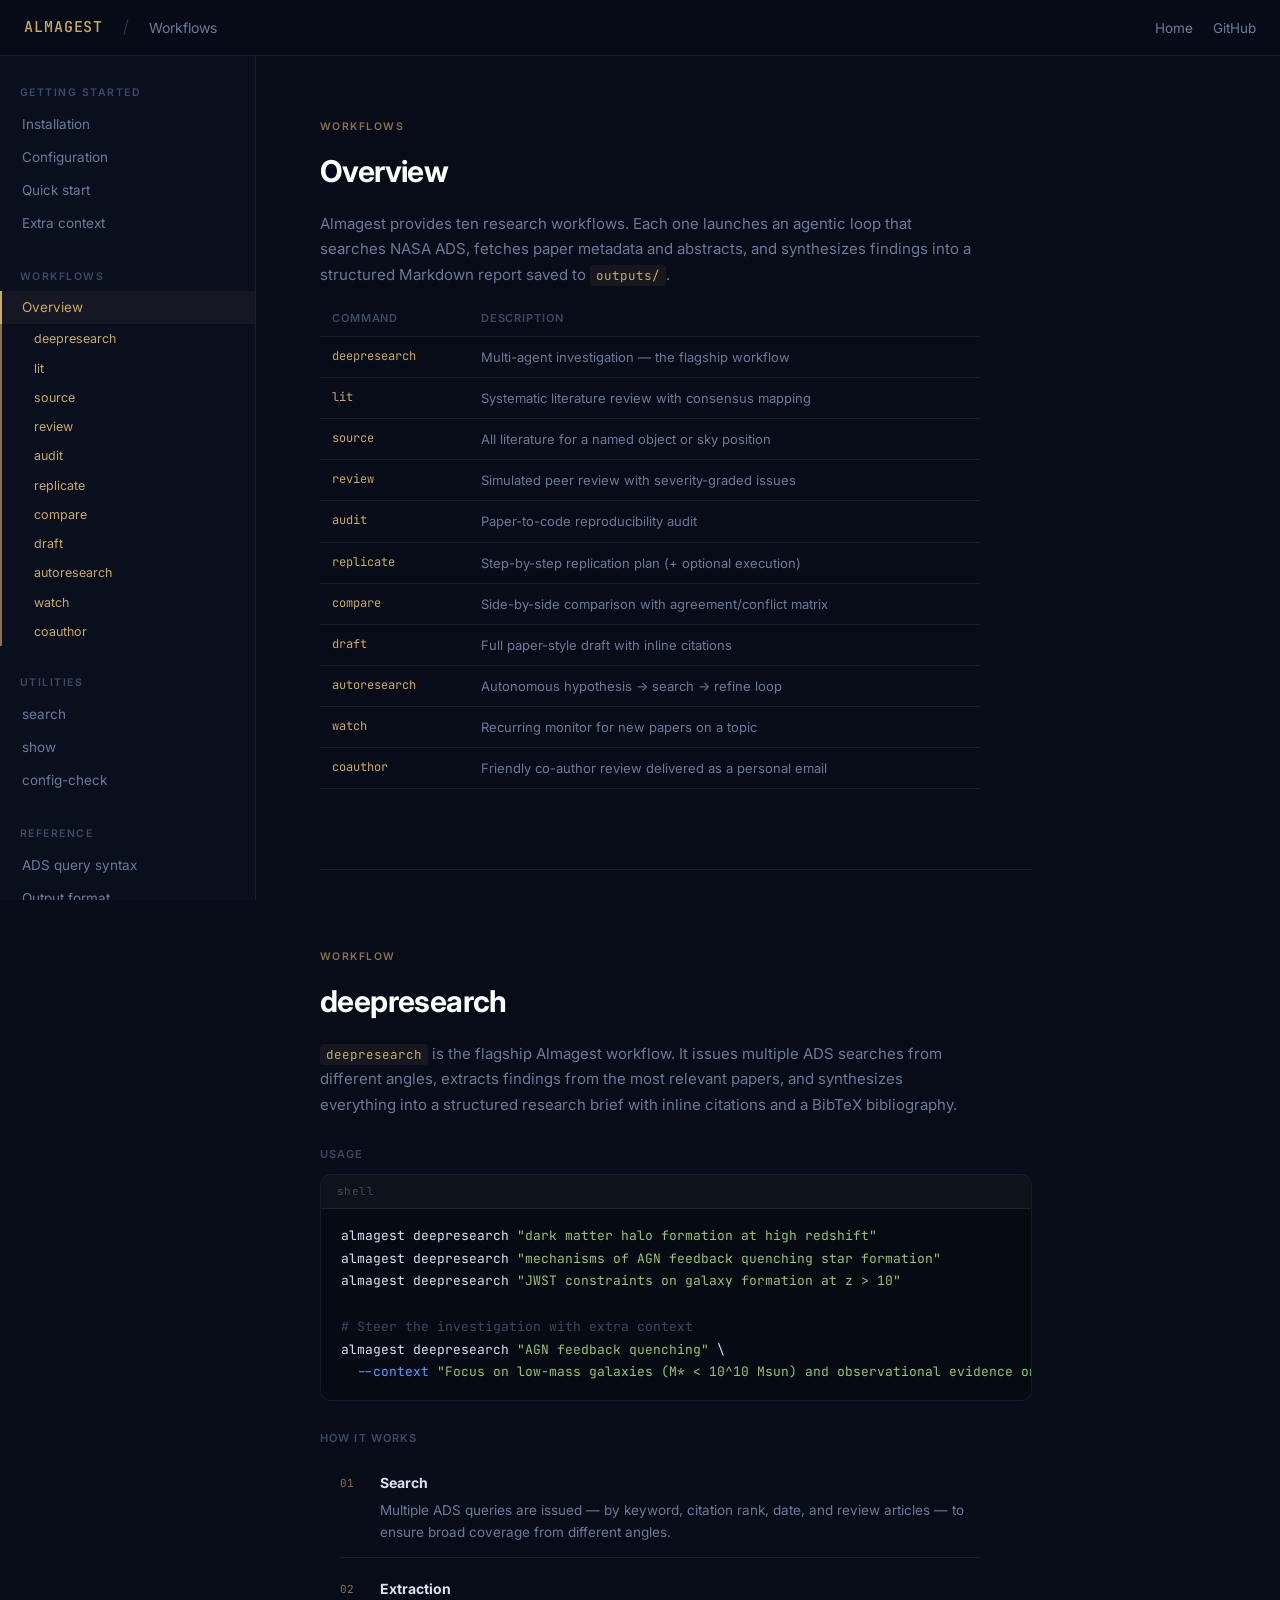
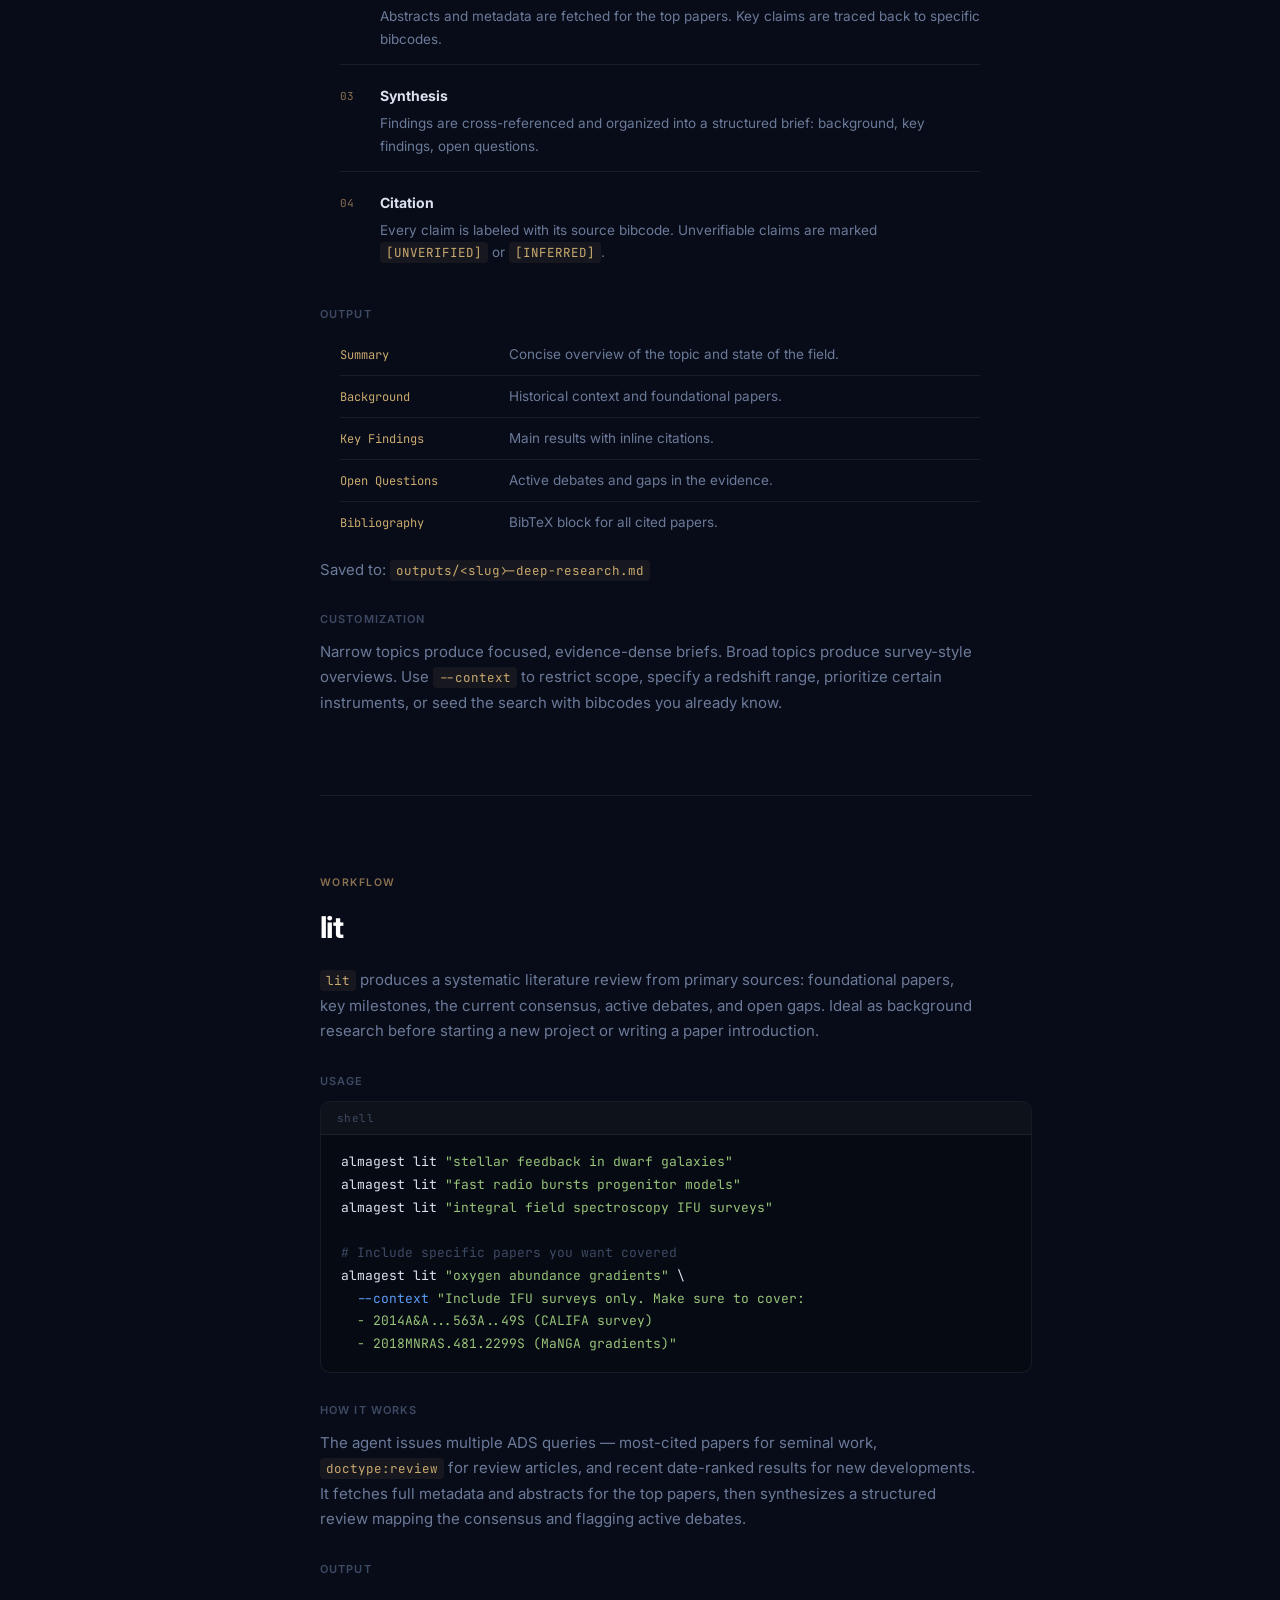
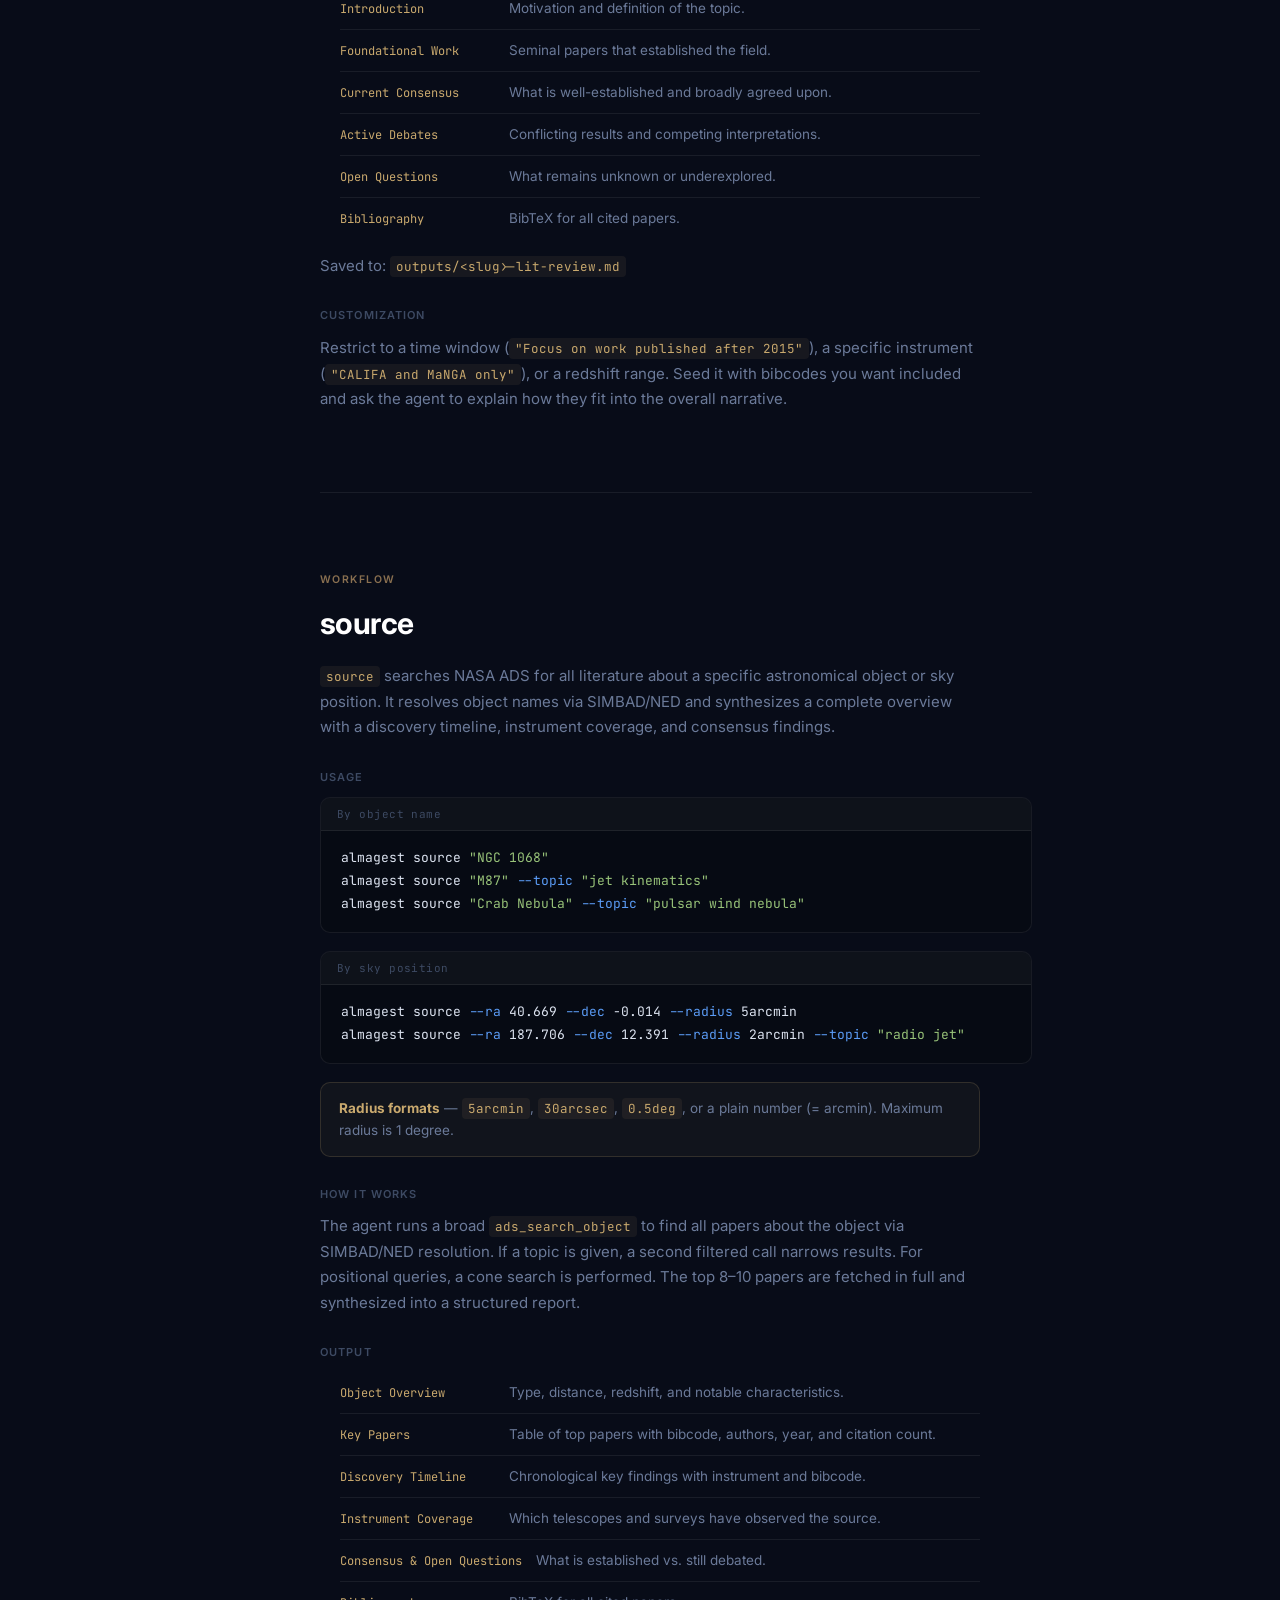
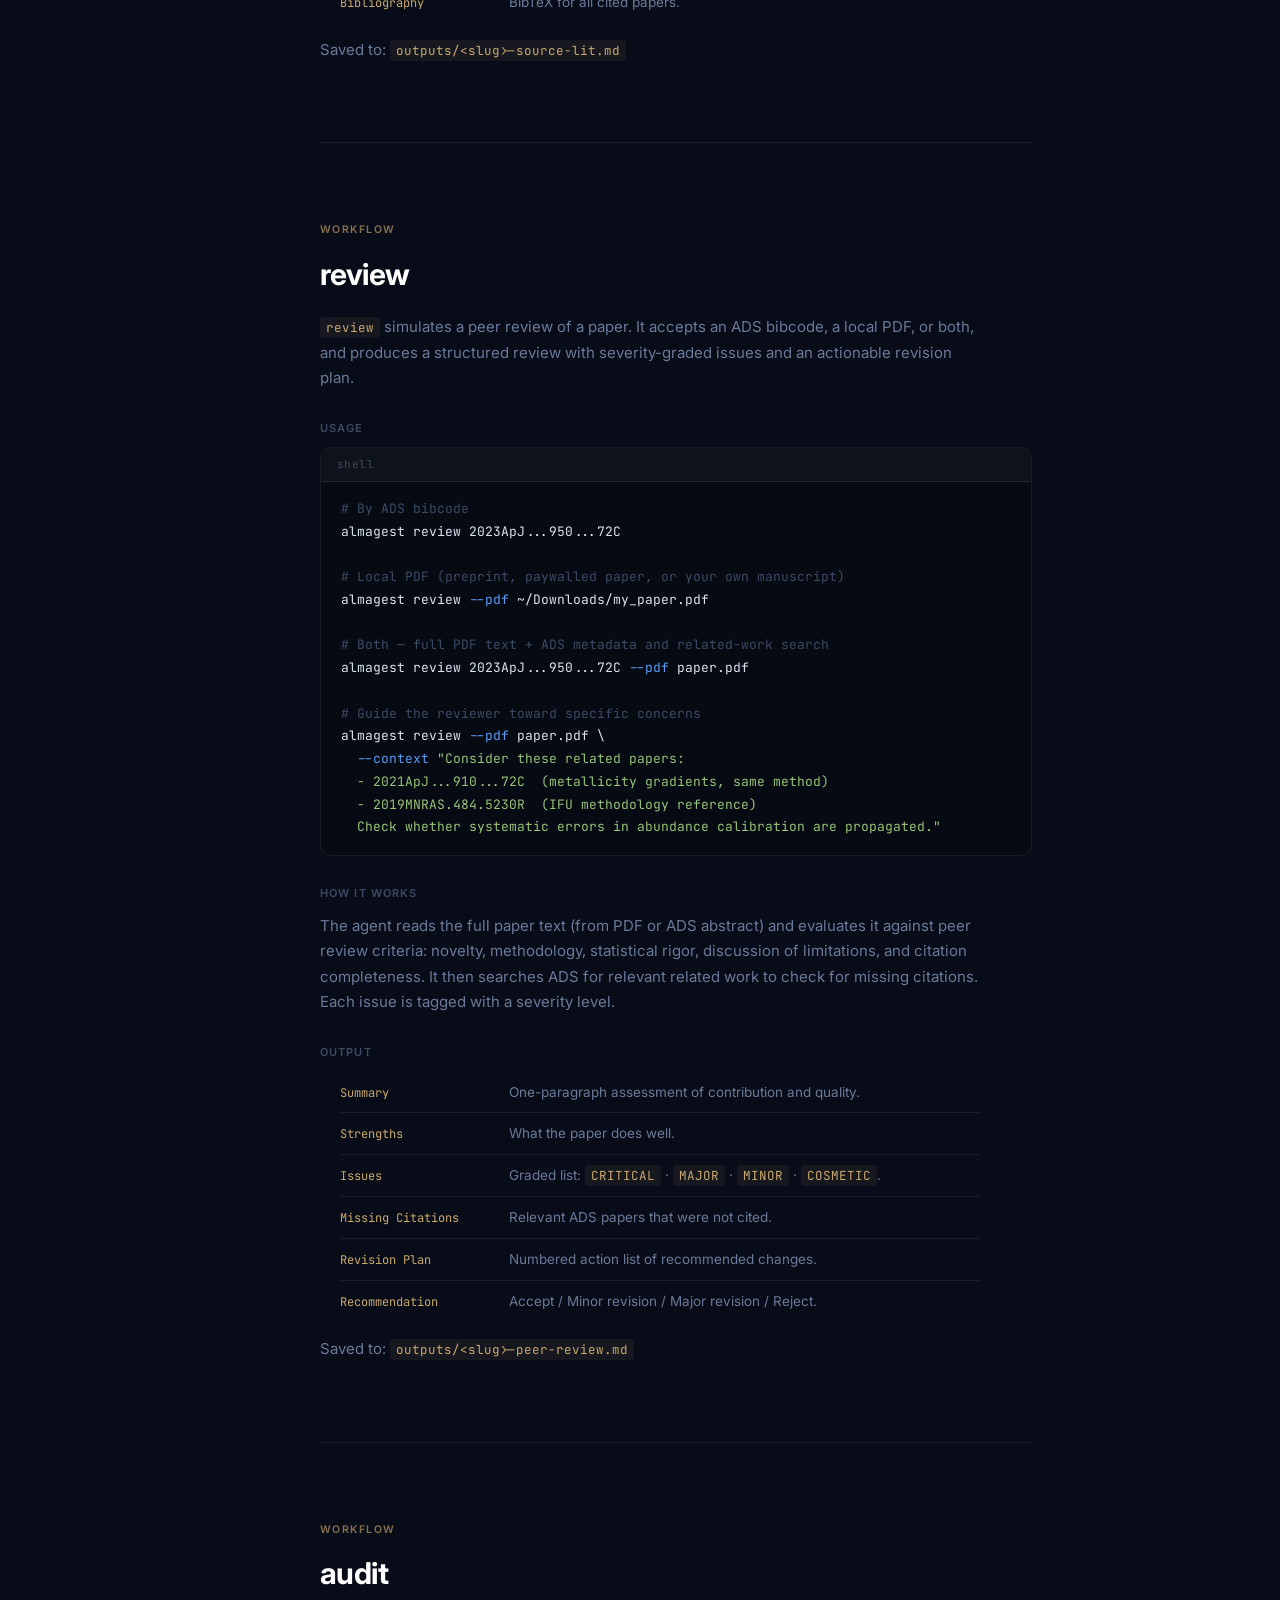
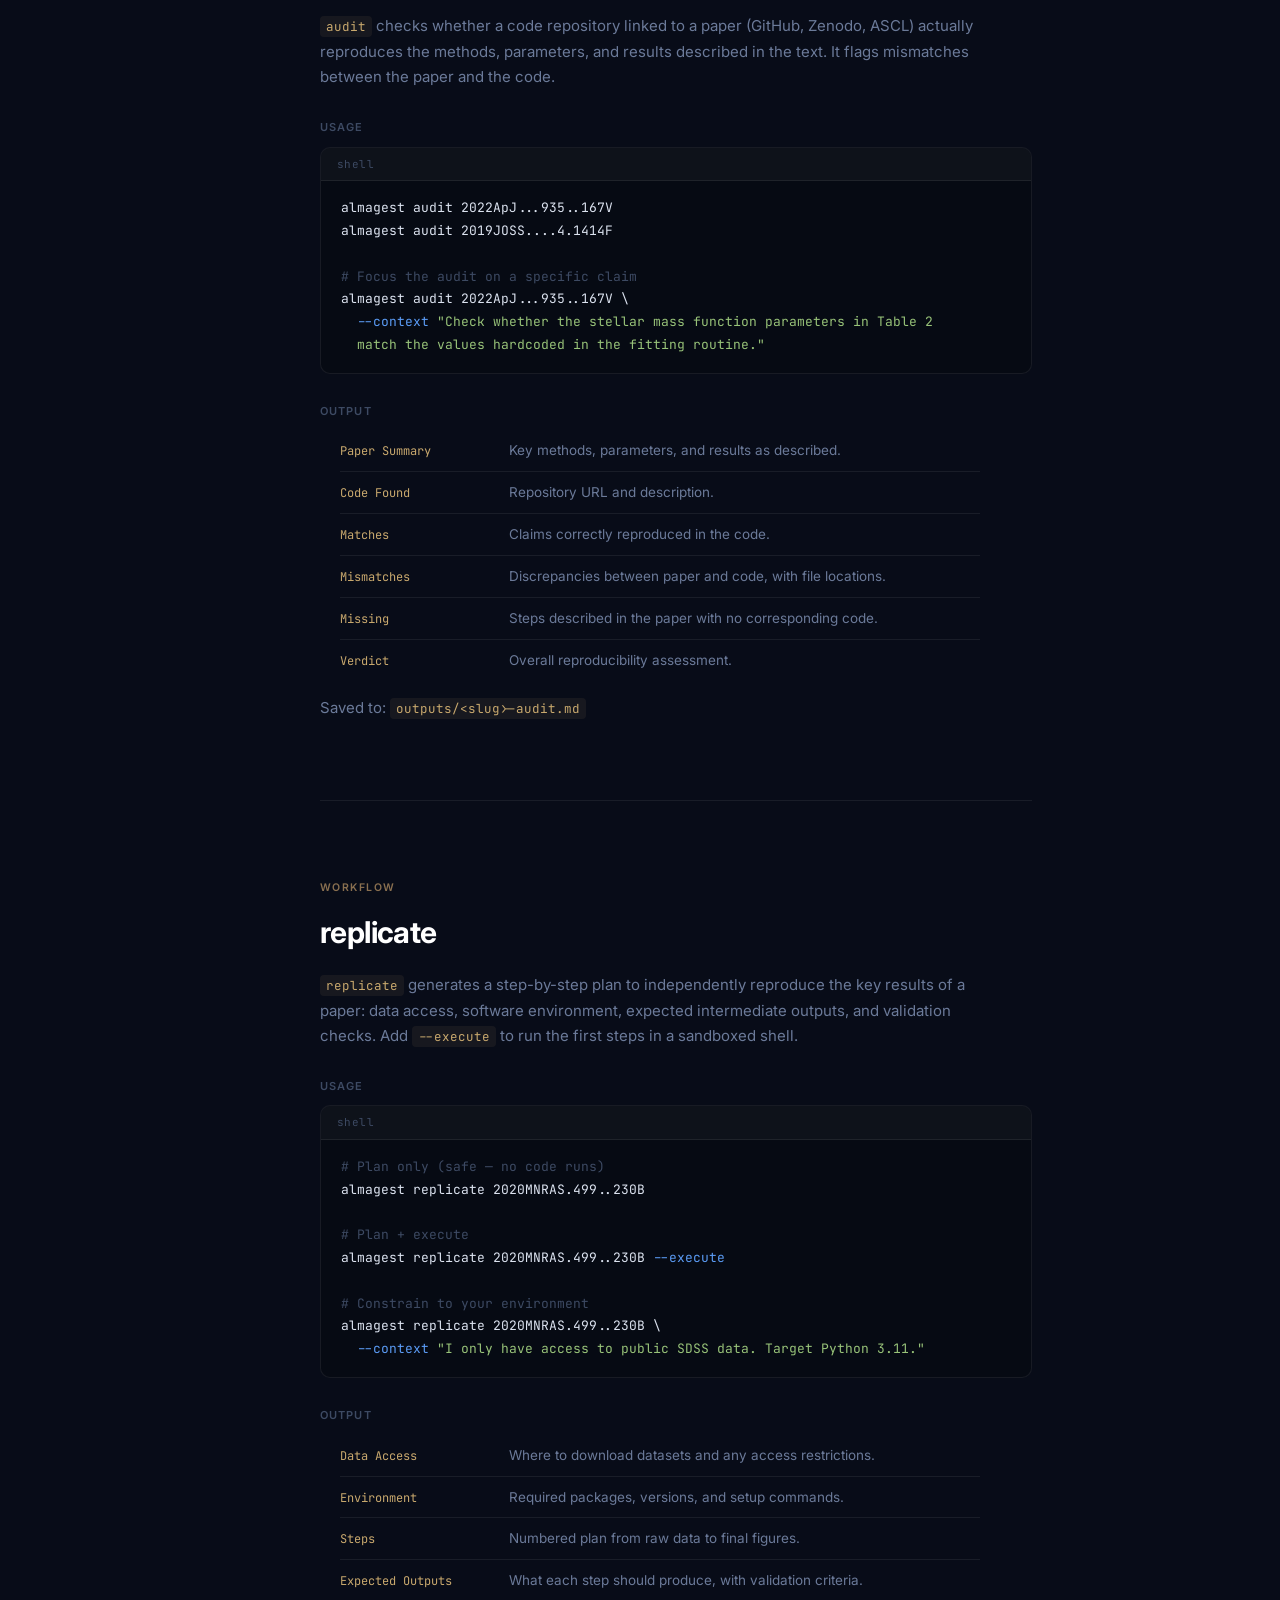
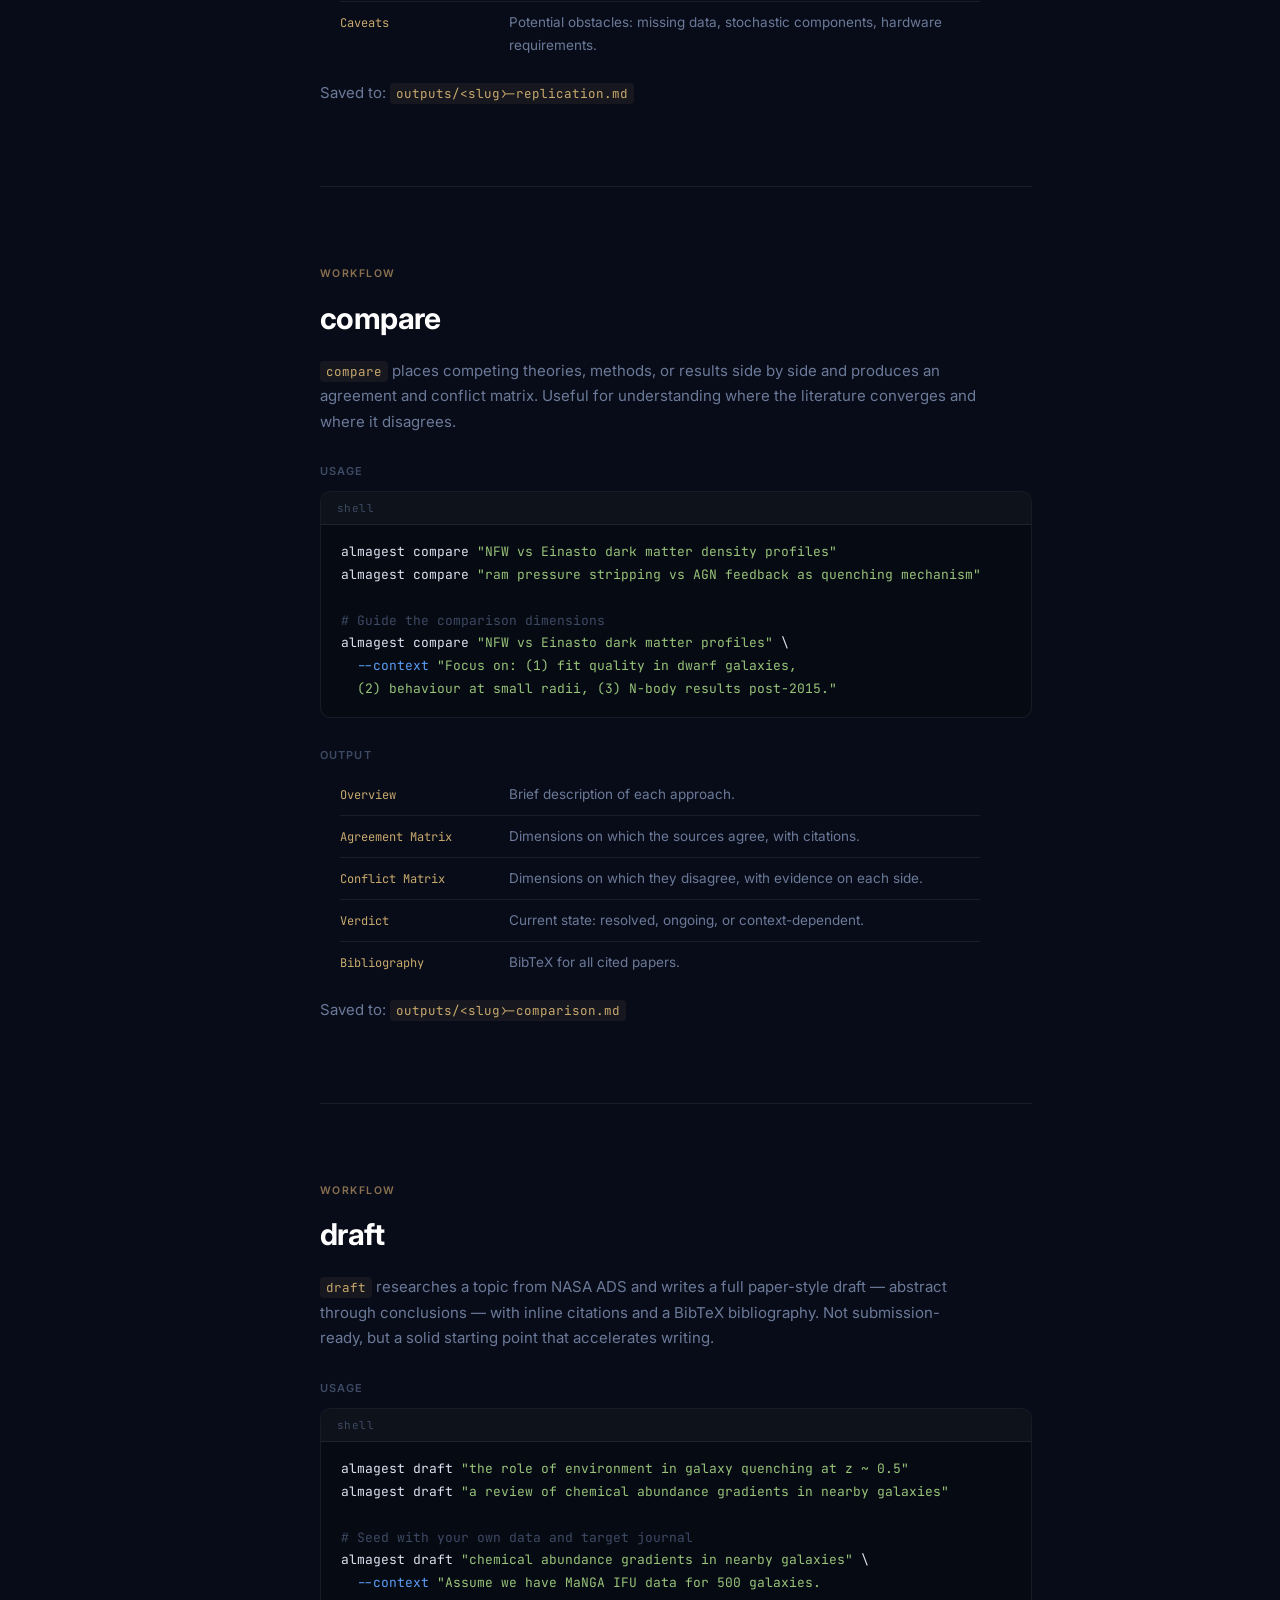
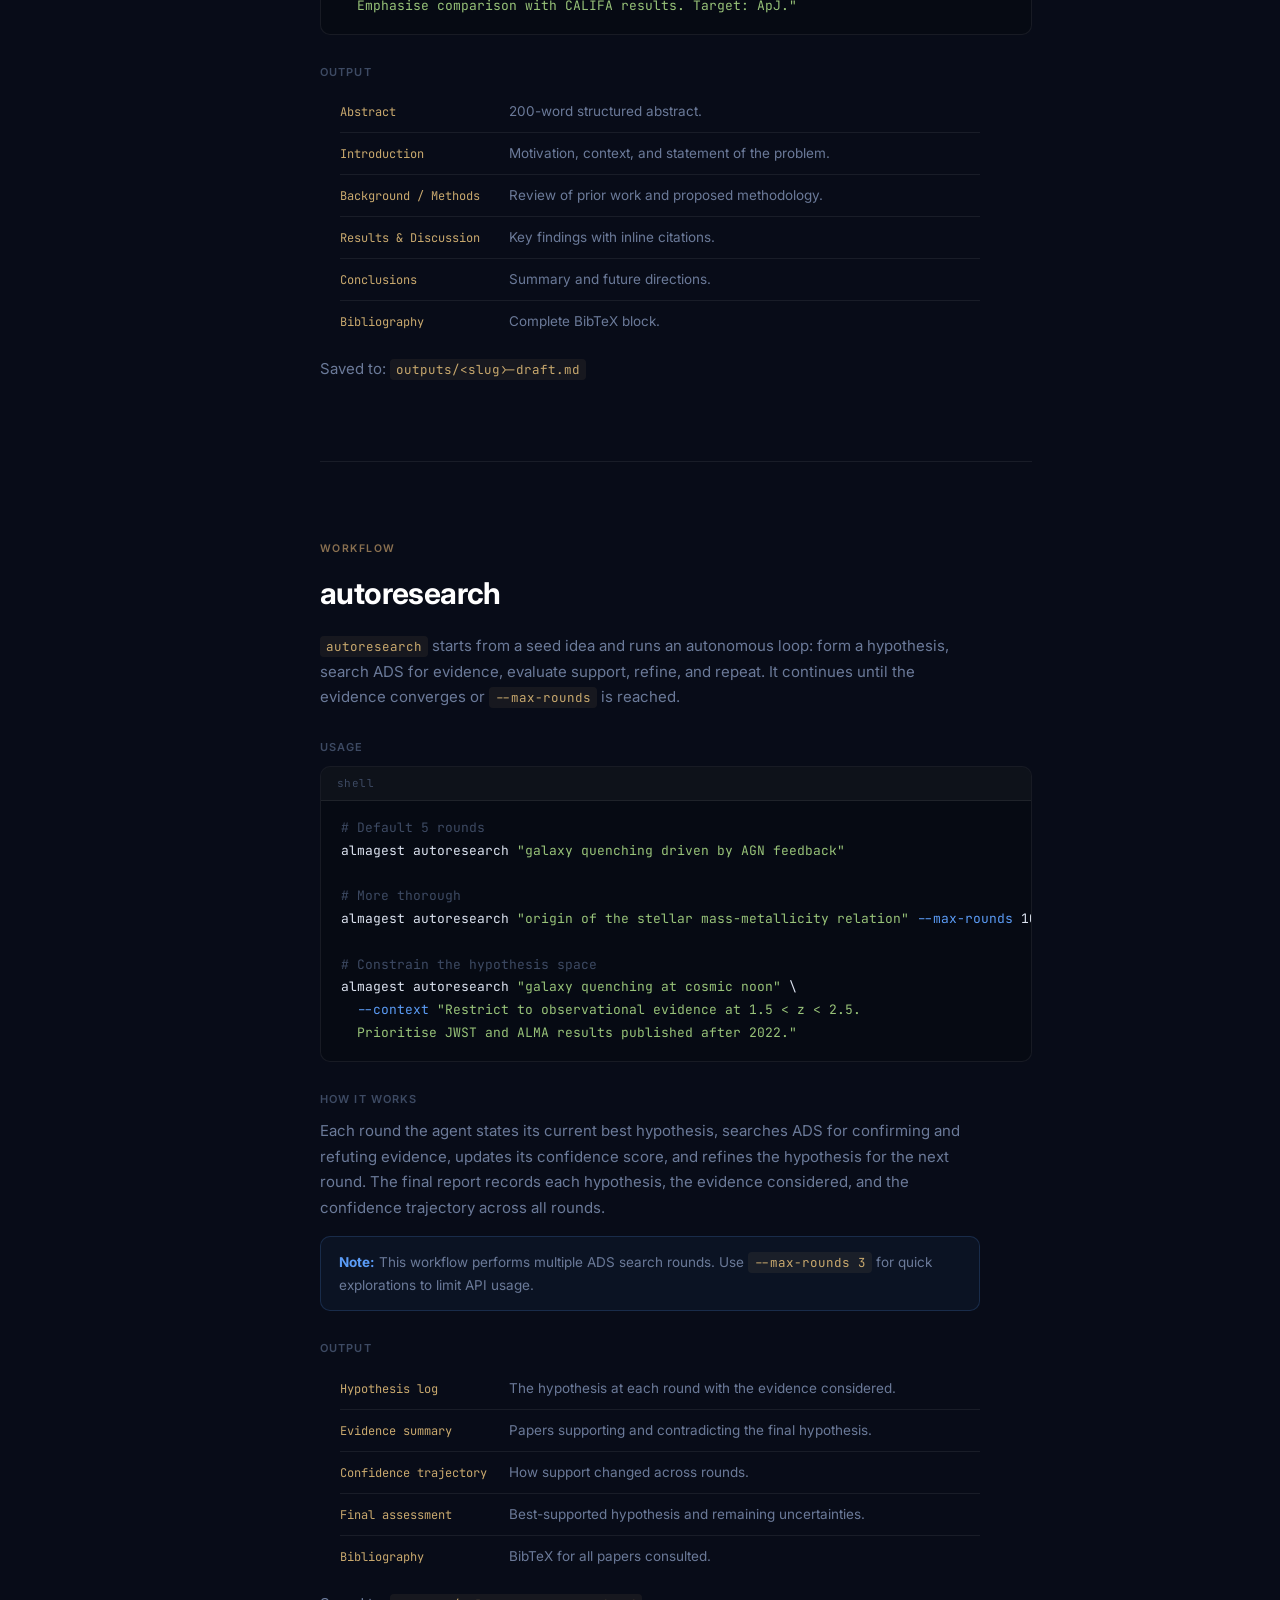
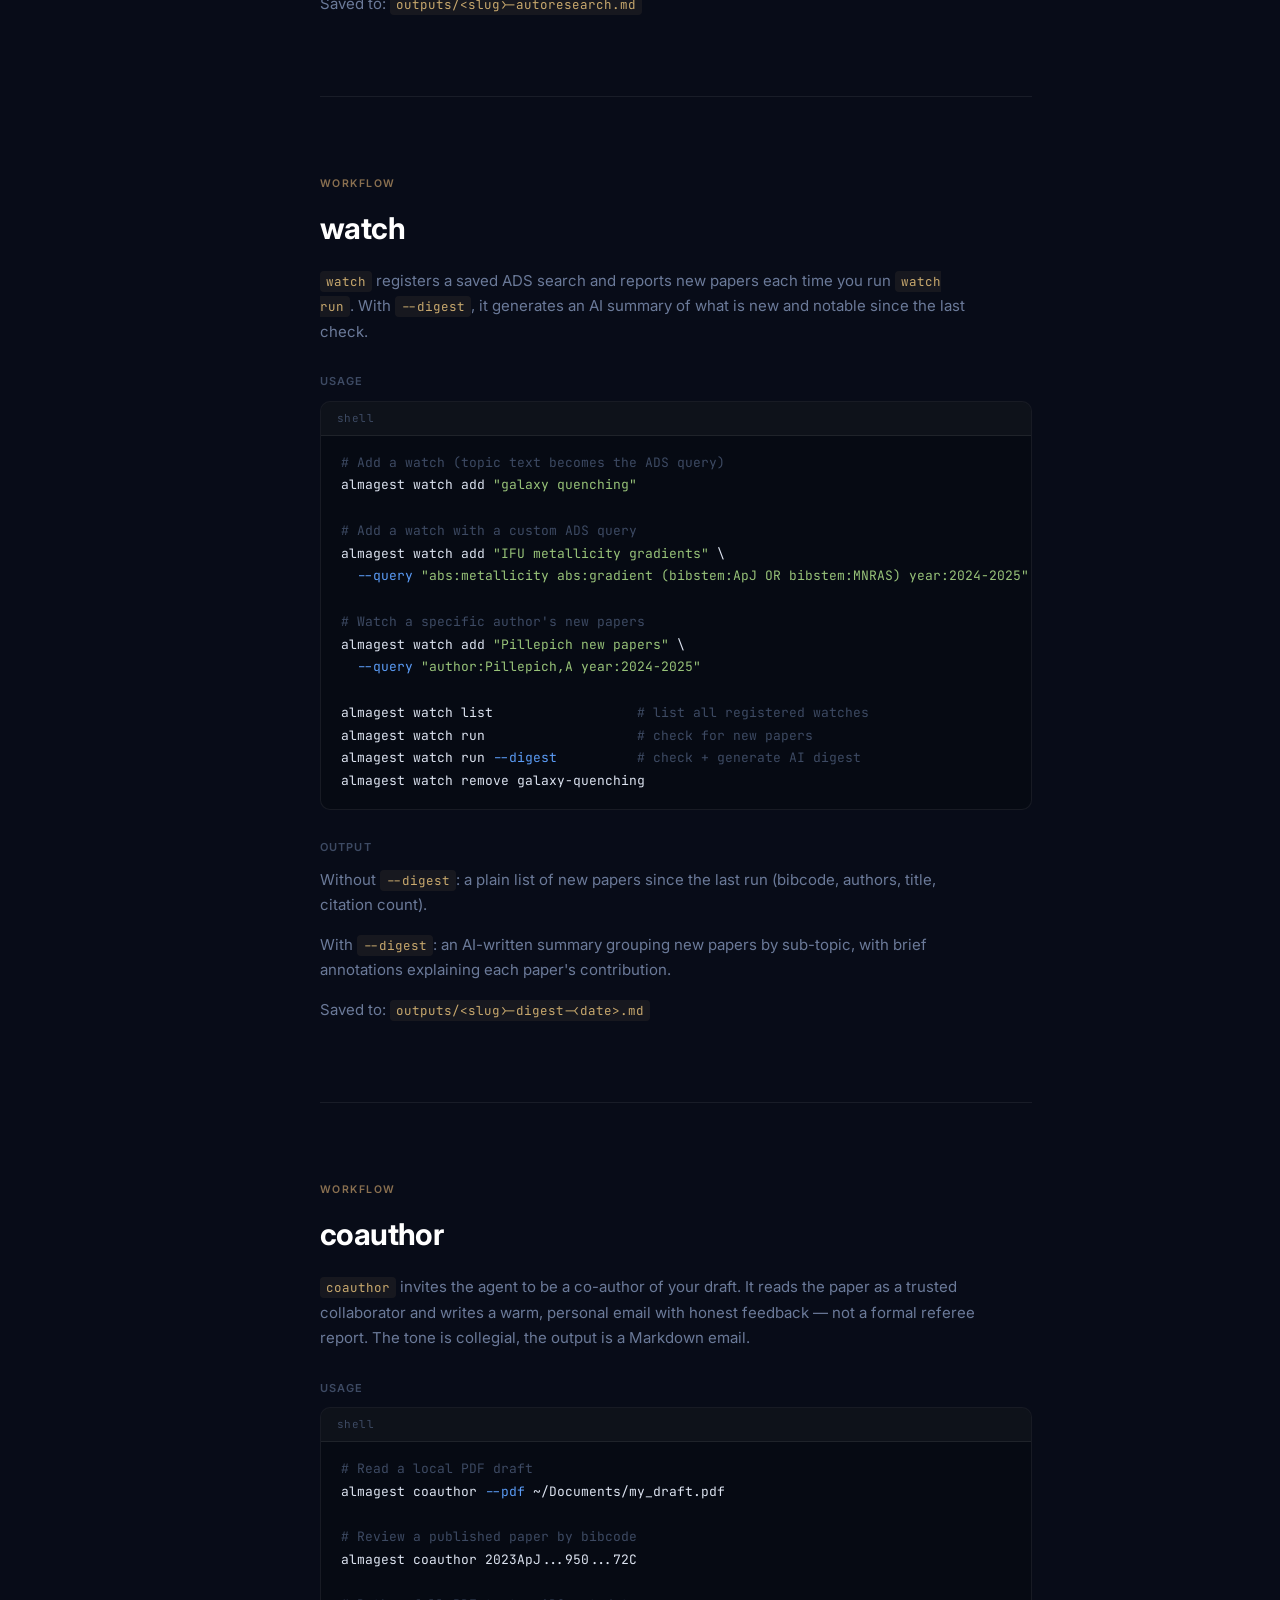
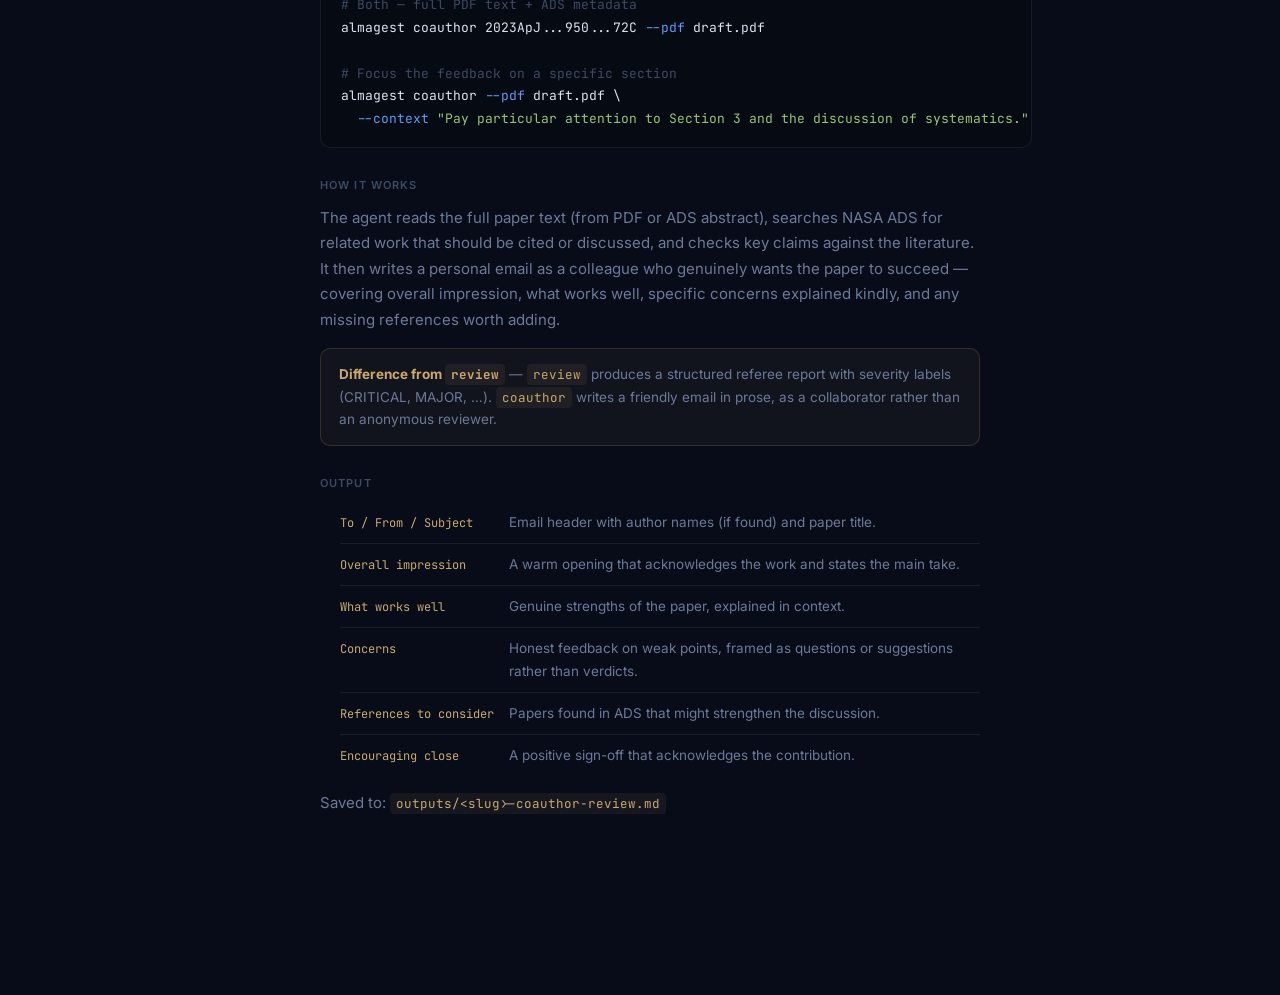
==== commit 0c3cd36e: "docs: add coauthor workflow to landing page and docs site" ====
--- a/docs/docs/workflows.html
+++ b/docs/docs/workflows.html
@@ -45,6 +45,7 @@
           <tr><td>draft</td><td>Full paper-style draft with inline citations</td></tr>
           <tr><td>autoresearch</td><td>Autonomous hypothesis → search → refine loop</td></tr>
           <tr><td>watch</td><td>Recurring monitor for new papers on a topic</td></tr>
+          <tr><td>coauthor</td><td>Friendly co-author review delivered as a personal email</td></tr>
         </tbody>
       </table>
     </div>
@@ -406,6 +407,49 @@
       <p>Saved to: <code>outputs/&lt;slug&gt;-digest-&lt;date&gt;.md</code></p>
     </div>
 
+    <!-- coauthor -->
+    <div class="doc-section" id="coauthor">
+      <span class="section-tag">Workflow</span>
+      <h1>coauthor</h1>
+
+      <p><code>coauthor</code> invites the agent to be a co-author of your draft. It reads the paper as a trusted collaborator and writes a warm, personal email with honest feedback — not a formal referee report. The tone is collegial, the output is a Markdown email.</p>
+
+      <h3>Usage</h3>
+      <div class="code-block">
+        <div class="code-block-header">shell</div>
+        <pre><span class="comment"># Read a local PDF draft</span>
+almagest coauthor <span class="flag">--pdf</span> ~/Documents/my_draft.pdf
+
+<span class="comment"># Review a published paper by bibcode</span>
+almagest coauthor 2023ApJ...950...72C
+
+<span class="comment"># Both — full PDF text + ADS metadata</span>
+almagest coauthor 2023ApJ...950...72C <span class="flag">--pdf</span> draft.pdf
+
+<span class="comment"># Focus the feedback on a specific section</span>
+almagest coauthor <span class="flag">--pdf</span> draft.pdf \
+  <span class="flag">--context</span> <span class="str">"Pay particular attention to Section 3 and the discussion of systematics."</span></pre>
+      </div>
+
+      <h3>How it works</h3>
+      <p>The agent reads the full paper text (from PDF or ADS abstract), searches NASA ADS for related work that should be cited or discussed, and checks key claims against the literature. It then writes a personal email as a colleague who genuinely wants the paper to succeed — covering overall impression, what works well, specific concerns explained kindly, and any missing references worth adding.</p>
+
+      <div class="callout">
+        <strong>Difference from <code>review</code></strong> — <code>review</code> produces a structured referee report with severity labels (CRITICAL, MAJOR, …). <code>coauthor</code> writes a friendly email in prose, as a collaborator rather than an anonymous reviewer.
+      </div>
+
+      <h3>Output</h3>
+      <ul class="output-list">
+        <li><span class="output-key">To / From / Subject</span><span class="output-val">Email header with author names (if found) and paper title.</span></li>
+        <li><span class="output-key">Overall impression</span><span class="output-val">A warm opening that acknowledges the work and states the main take.</span></li>
+        <li><span class="output-key">What works well</span><span class="output-val">Genuine strengths of the paper, explained in context.</span></li>
+        <li><span class="output-key">Concerns</span><span class="output-val">Honest feedback on weak points, framed as questions or suggestions rather than verdicts.</span></li>
+        <li><span class="output-key">References to consider</span><span class="output-val">Papers found in ADS that might strengthen the discussion.</span></li>
+        <li><span class="output-key">Encouraging close</span><span class="output-val">A positive sign-off that acknowledges the contribution.</span></li>
+      </ul>
+      <p>Saved to: <code>outputs/&lt;slug&gt;-coauthor-review.md</code></p>
+    </div>
+
   </main>
 </div>
 
